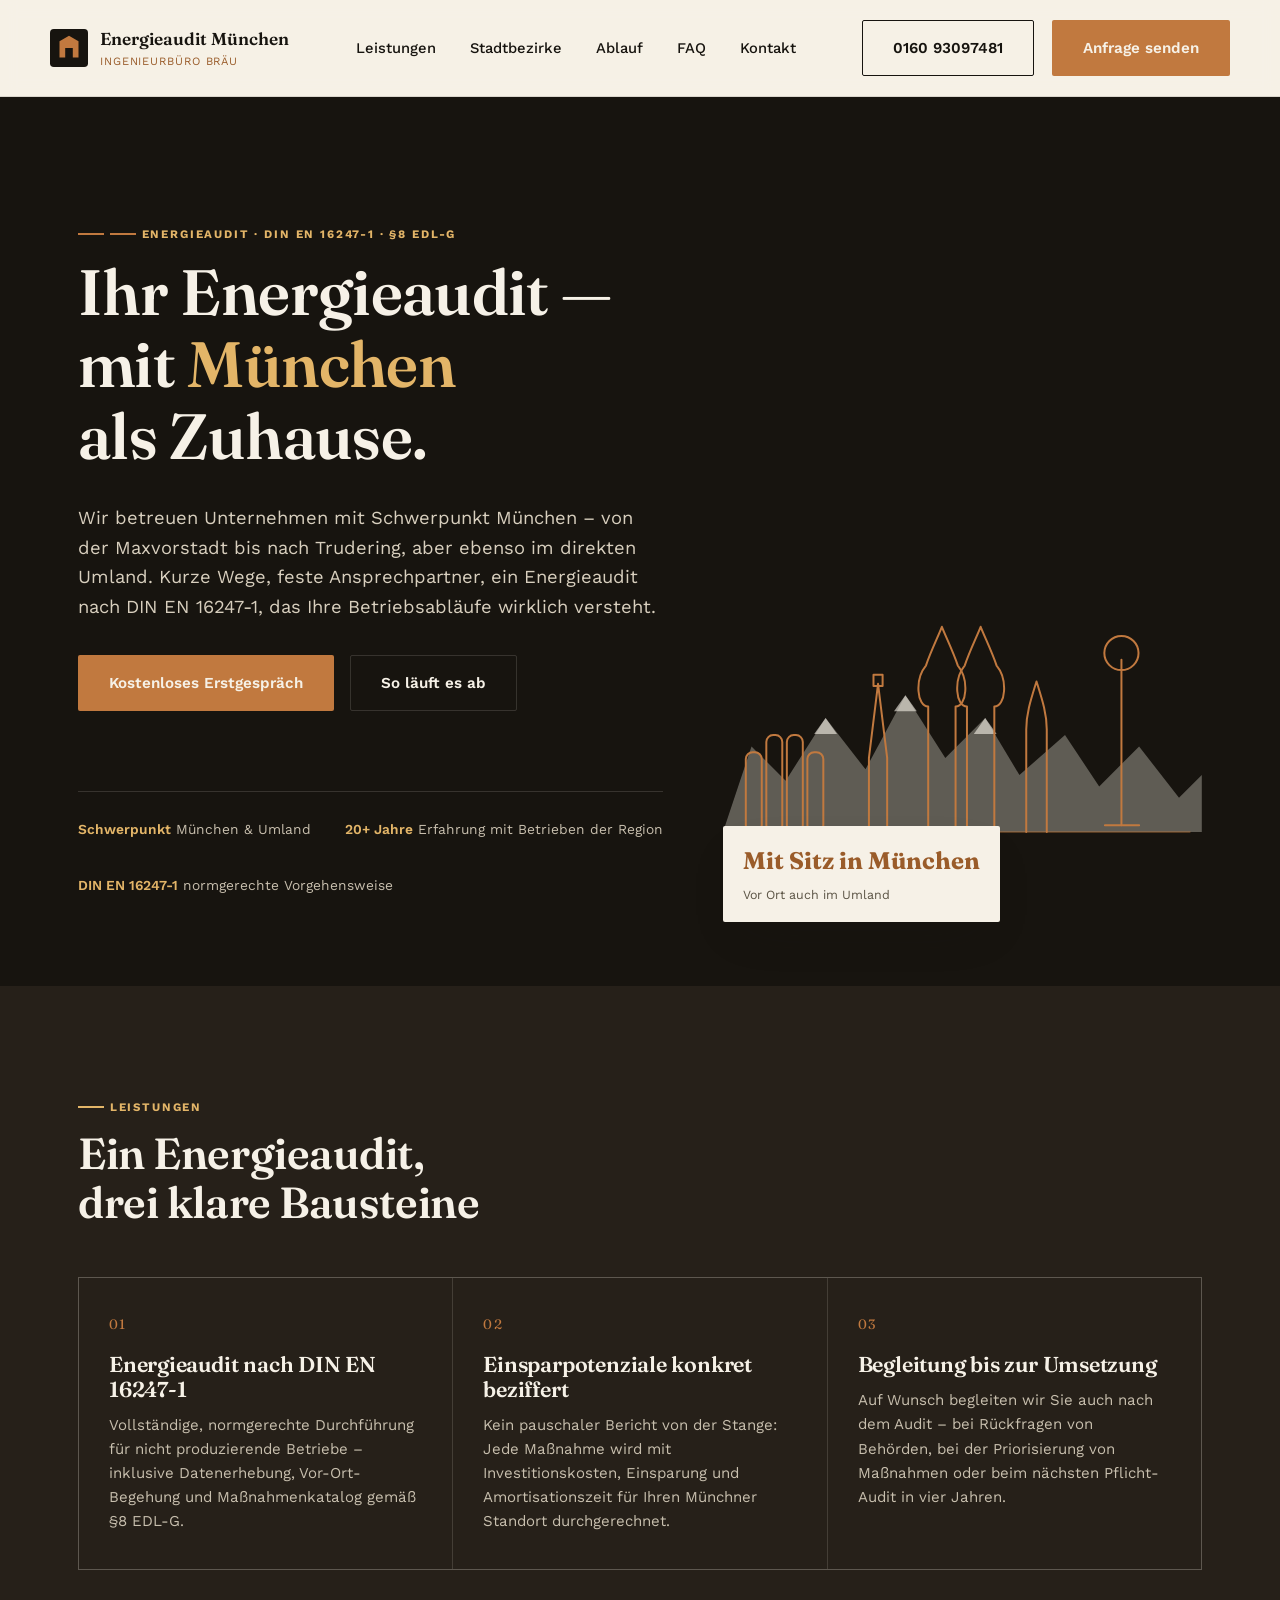
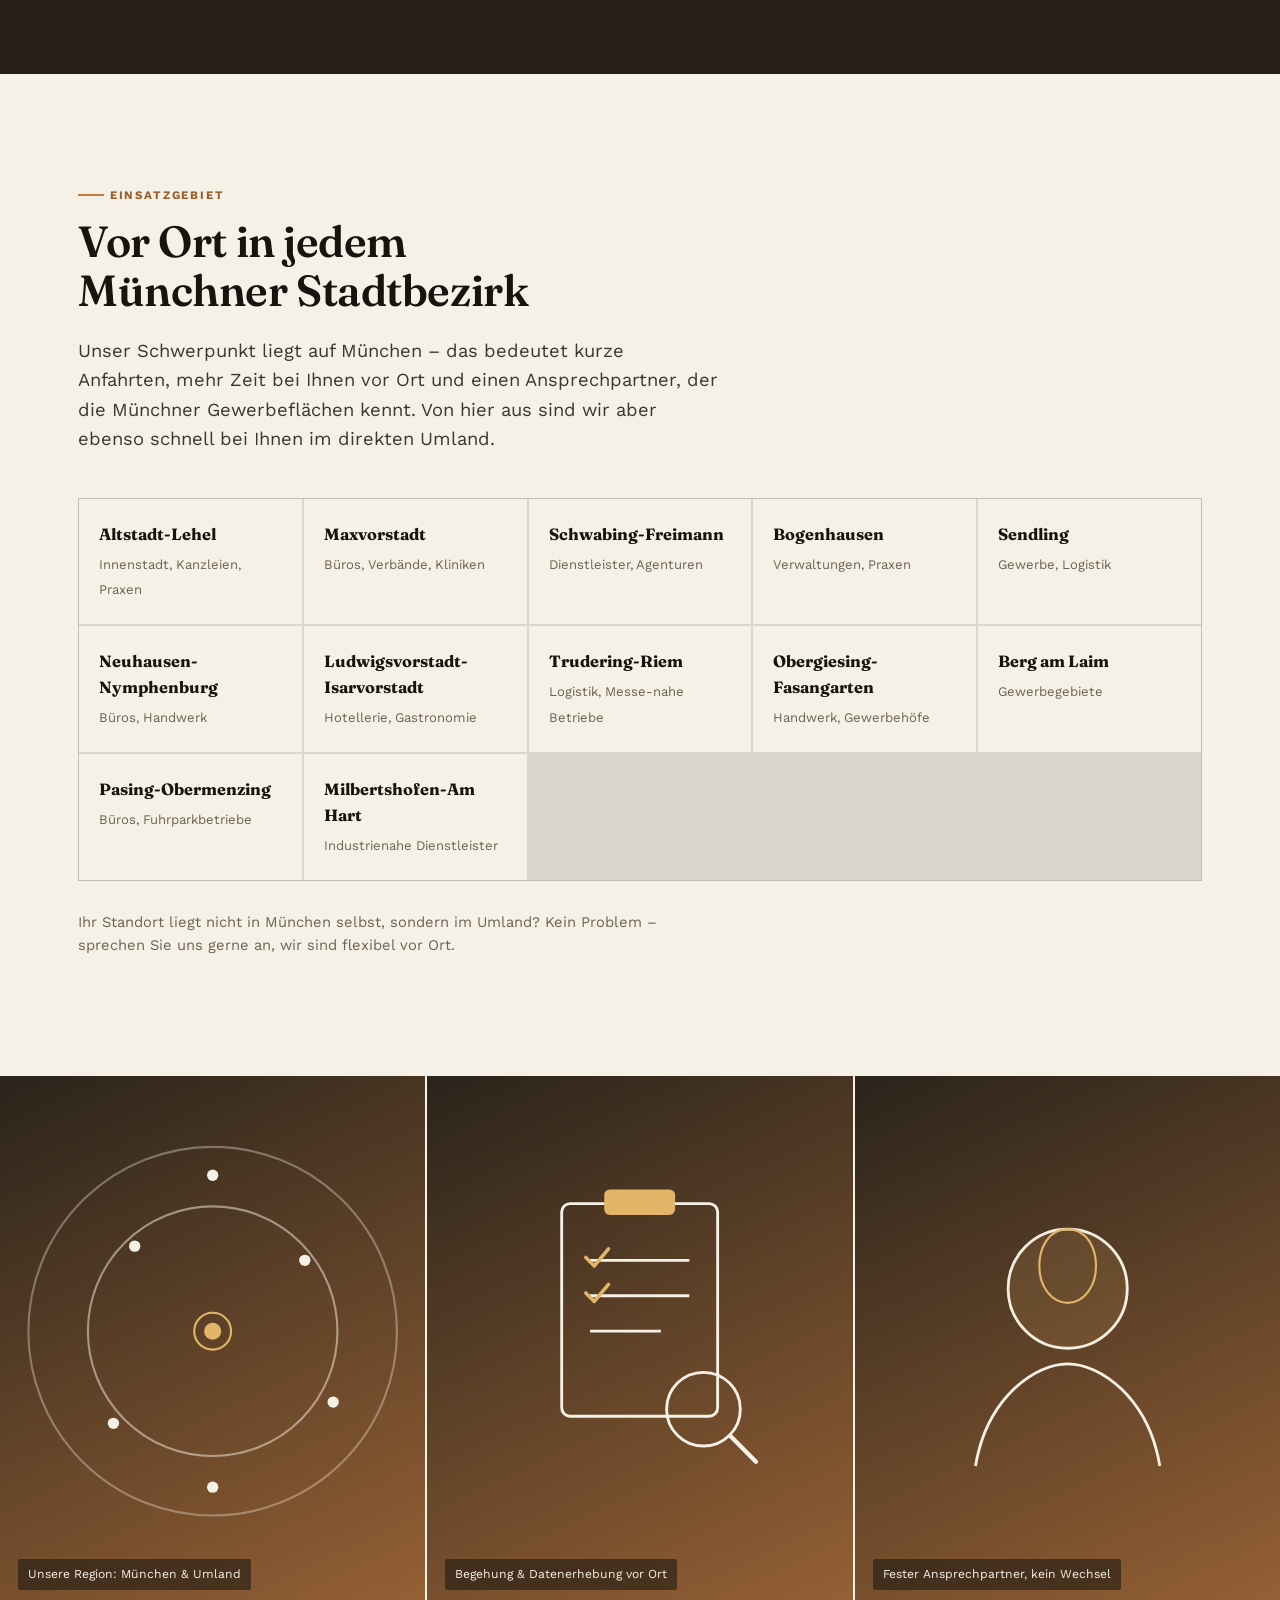
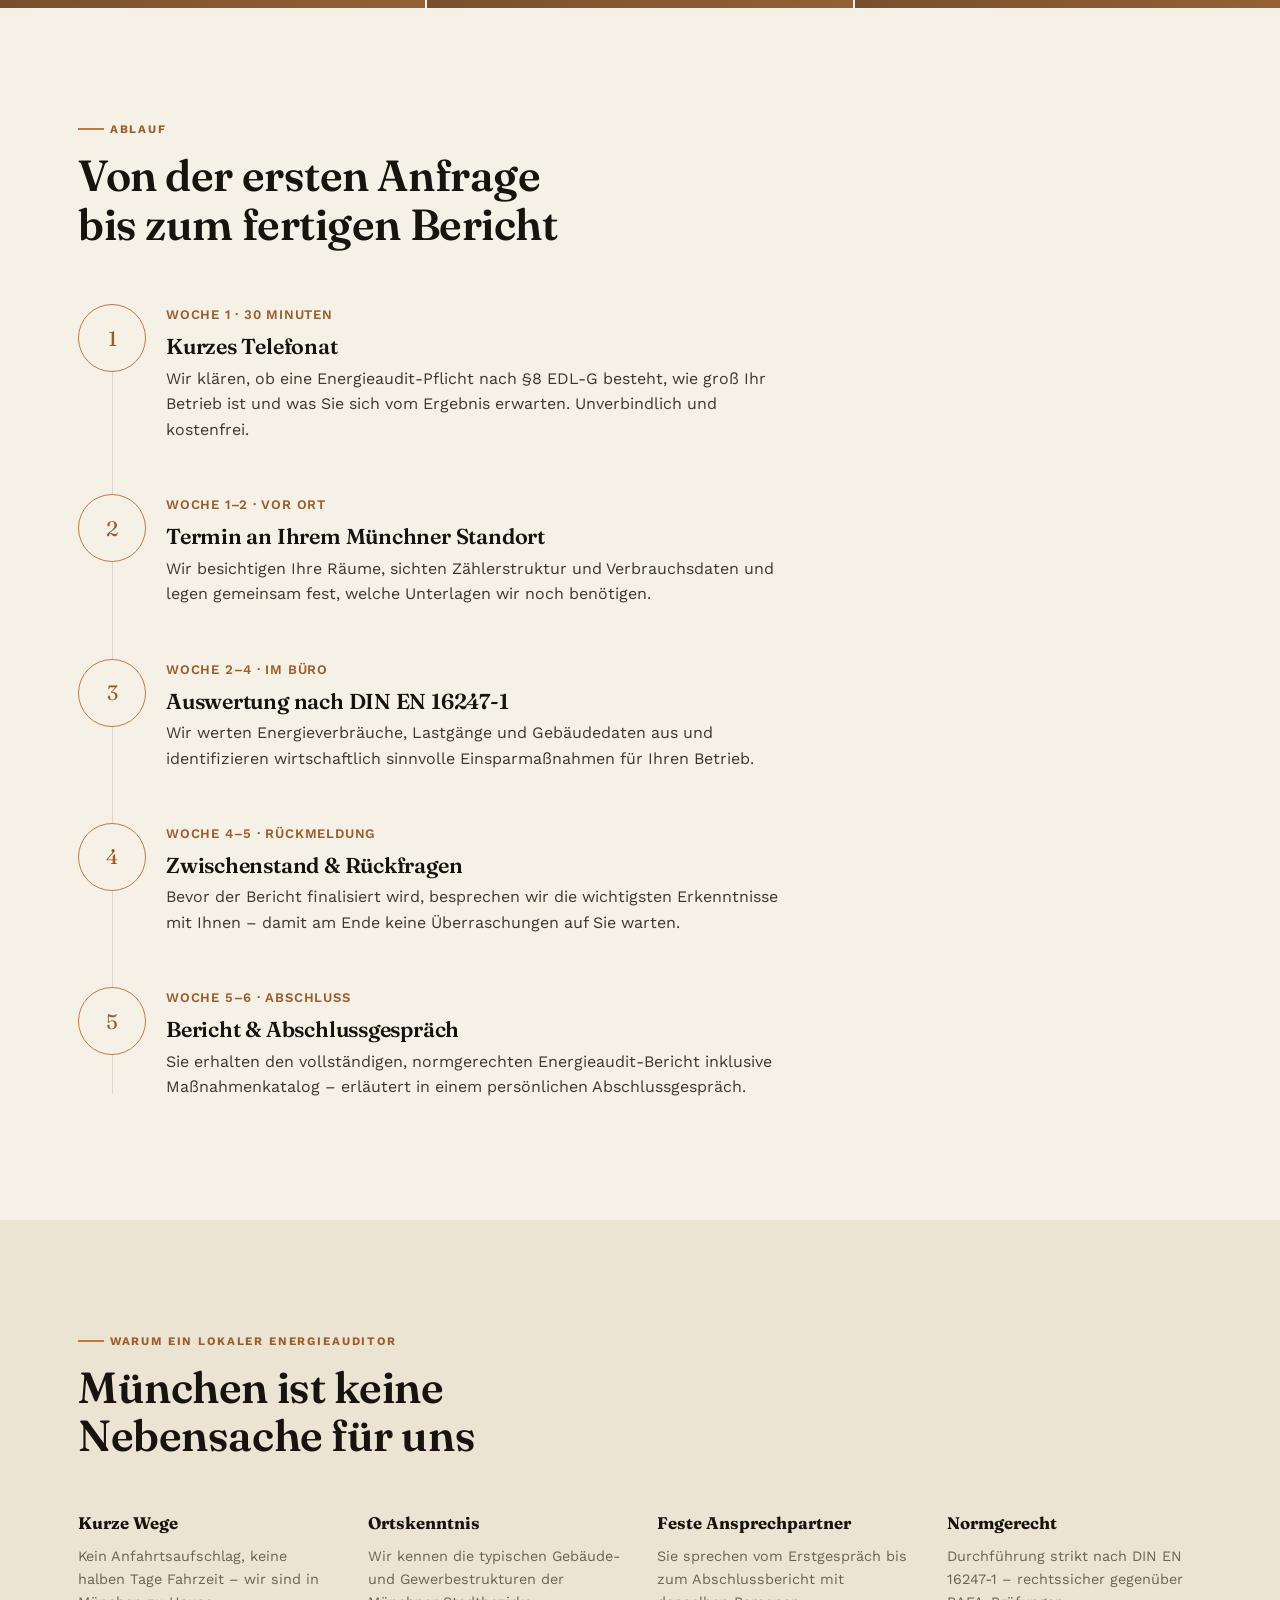
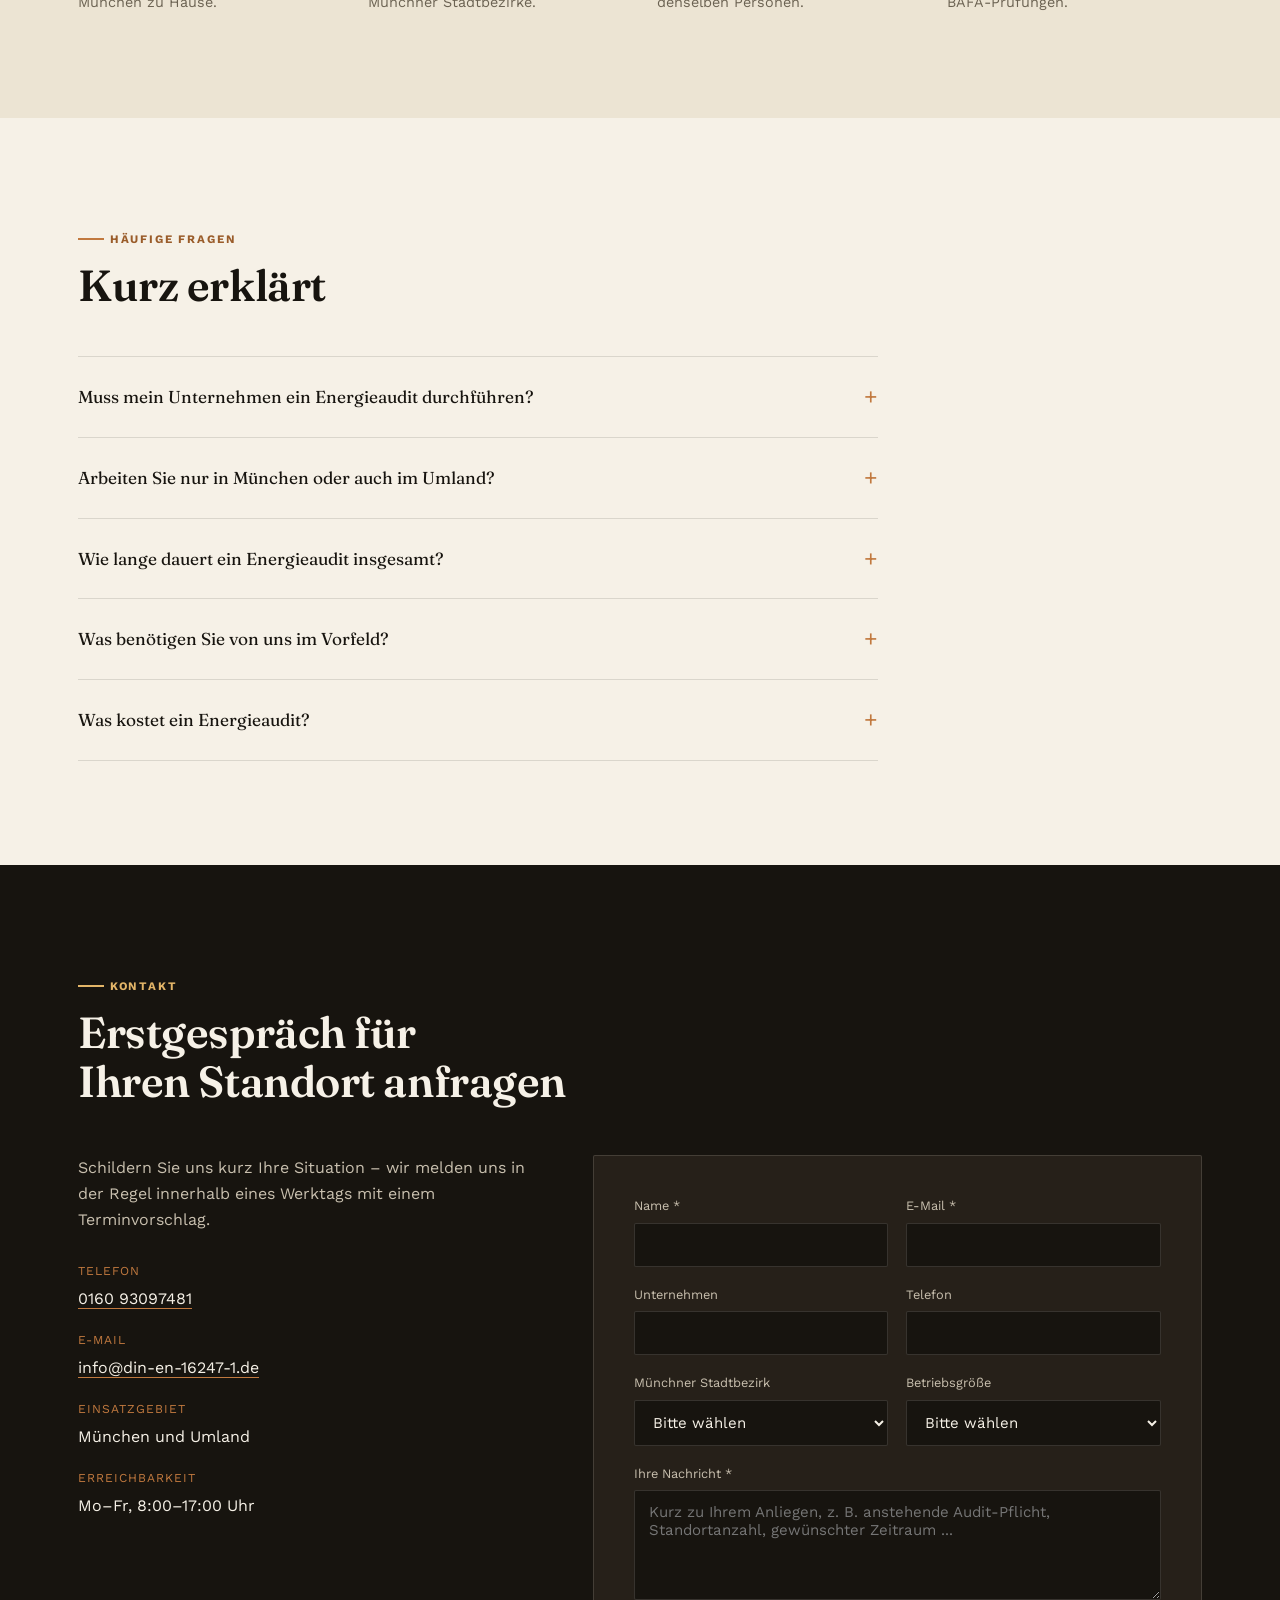
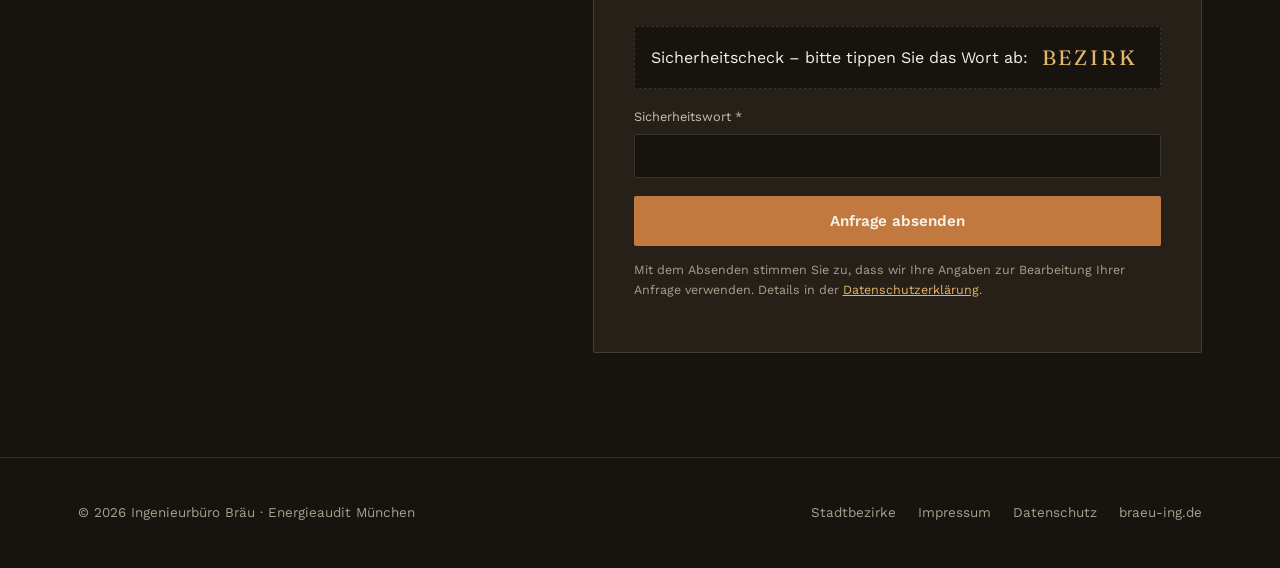
==== index.html @ 2a47b4dc "Initial commit: aktueller Live-Stand von energieaudit-münchen.de Co-Authored-By: Claude Sonnet 5 <no" ====
<!DOCTYPE html>
<html lang="de">
<head>
<meta charset="UTF-8">
<meta name="viewport" content="width=device-width, initial-scale=1.0">
<title>Energieaudit München – DIN EN 16247-1 vor Ort</title>
<meta name="description" content="Energieaudits nach DIN EN 16247-1 und § 8 EDL-G mit Schwerpunkt München und Umland – persönlich vor Ort, mit über 20 Jahren Erfahrung in der Energieberatung.">
<link rel="canonical" href="https://energieaudit-münchen.de/">
<meta property="og:title" content="Energieaudit München – DIN EN 16247-1 direkt vor Ort">
<meta property="og:description" content="Energieaudits für Unternehmen mit Schwerpunkt München und Umland – persönlich, unkompliziert, gesetzeskonform nach DIN EN 16247-1 und §8 EDL-G.">
<meta property="og:type" content="website">
<meta property="og:url" content="https://energieaudit-münchen.de/">
<meta name="robots" content="index, follow">
<link rel="icon" href="data:image/svg+xml,%3Csvg xmlns='http://www.w3.org/2000/svg' viewBox='0 0 32 32'%3E%3Crect width='32' height='32' rx='4' fill='%2317140f'/%3E%3Cpath d='M8 24V10l8-5 8 5v14h-5v-8h-6v8z' fill='%23c1793f'/%3E%3C/svg%3E">
<link rel="stylesheet" href="style.css">
	<meta name="google-site-verification" content="kxPjXK9fueZR7kMKDRlEXsmwc8qKjrzgTQG_gBCjtjI" />
<script type="application/ld+json">
{
  "@context": "https://schema.org",
  "@type": "ProfessionalService",
  "name": "Energieaudit München – Ingenieurbüro Bräu",
  "url": "https://energieaudit-münchen.de/",
  "telephone": "+49-160-93097481",
  "email": "info@din-en-16247-1.de",
  "address": {
    "@type": "PostalAddress",
    "streetAddress": "Leostrasse 7",
    "postalCode": "81375",
    "addressLocality": "München",
    "addressCountry": "DE"
  },
  "areaServed": [
    { "@type": "City", "name": "München" },
    { "@type": "AdministrativeArea", "name": "Landkreis München" },
    { "@type": "AdministrativeArea", "name": "München und Umland" }
  ],
  "description": "Energieaudits nach DIN EN 16247-1 und §8 EDL-G mit Schwerpunkt München und Umland."
}
</script>
<script type="application/ld+json">
{
  "@context": "https://schema.org",
  "@type": "FAQPage",
  "mainEntity": [
    {
      "@type": "Question",
      "name": "Muss mein Unternehmen ein Energieaudit durchführen?",
      "acceptedAnswer": { "@type": "Answer", "text": "Alle Nicht-KMU (mehr als 249 Mitarbeitende oder mehr als 50 Mio. € Jahresumsatz bzw. 43 Mio. € Bilanzsumme) sind nach §8 EDL-G verpflichtet, alle vier Jahre ein Energieaudit nach DIN EN 16247-1 durchzuführen. Wir prüfen das im kostenlosen Erstgespräch für Sie." }
    },
    {
      "@type": "Question",
      "name": "Arbeiten Sie nur in München oder auch im Umland?",
      "acceptedAnswer": { "@type": "Answer", "text": "Unser Schwerpunkt liegt auf München, wir betreuen aber ebenso Unternehmen im direkten Umland. Sprechen Sie uns einfach an, unabhängig davon, wo genau Ihr Standort liegt." }
    },
    {
      "@type": "Question",
      "name": "Wie lange dauert ein Energieaudit insgesamt?",
      "acceptedAnswer": { "@type": "Answer", "text": "Von der ersten Anfrage bis zum fertigen Bericht rechnen wir in der Regel mit vier bis sechs Wochen." }
    },
    {
      "@type": "Question",
      "name": "Was benötigen Sie von uns im Vorfeld?",
      "acceptedAnswer": { "@type": "Answer", "text": "In erster Linie Energieverbrauchsdaten der letzten drei Jahre, eine grobe Übersicht Ihrer Gebäude- und Anlagentechnik sowie einen Ansprechpartner vor Ort." }
    },
    {
      "@type": "Question",
      "name": "Was kostet ein Energieaudit?",
      "acceptedAnswer": { "@type": "Answer", "text": "Das hängt von Betriebsgröße, Standortanzahl und Datenlage ab. Nach dem kostenlosen Erstgespräch erhalten Sie ein festes, transparentes Angebot." }
    }
  ]
}
</script>
</head>
<body>

<header>
  <div class="wrap nav">
    <a href="#top" class="brand">
      <svg class="brand-mark" viewBox="0 0 40 40" fill="none" xmlns="http://www.w3.org/2000/svg">
        <rect width="40" height="40" rx="4" fill="#17140f"/>
        <path d="M10 30V13l10-6 10 6v17h-6v-10h-8v10z" fill="#c1793f"/>
      </svg>
      <span class="brand-text">
        <strong>Energieaudit München</strong>
        <span>Ingenieurbüro Bräu</span>
      </span>
    </a>
    <nav>
      <ul class="nav-links">
        <li><a href="#leistungen">Leistungen</a></li>
        <li><a href="#bezirke">Stadtbezirke</a></li>
        <li><a href="#ablauf">Ablauf</a></li>
        <li><a href="#faq">FAQ</a></li>
        <li><a href="#kontakt">Kontakt</a></li>
      </ul>
    </nav>
    <div class="nav-cta">
      <a href="tel:+4916093097481" class="btn btn-ghost">0160 93097481</a>
      <a href="#kontakt" class="btn btn-copper">Anfrage senden</a>
      <button class="burger" aria-label="Menü öffnen"><span></span><span></span><span></span></button>
    </div>
  </div>
</header>

<main id="top">

  <!-- HERO -->
  <section class="hero">
    <div class="wrap">
      <div>
        <div class="eyebrow" style="color:#e3b568"><span style="width:26px;height:2px;background:#c1793f;display:inline-block"></span> Energieaudit · DIN EN 16247-1 · §8 EDL-G</div>
        <h1>Ihr Energieaudit —<br>mit <em>München</em><br>als Zuhause.</h1>
        <p class="lede">Wir betreuen Unternehmen mit Schwerpunkt München – von der Maxvorstadt bis nach Trudering, aber ebenso im direkten Umland. Kurze Wege, feste Ansprechpartner, ein Energieaudit nach DIN EN 16247-1, das Ihre Betriebsabläufe wirklich versteht.</p>
        <div class="hero-actions">
          <a href="#kontakt" class="btn btn-copper">Kostenloses Erstgespräch</a>
          <a href="#ablauf" class="btn btn-ghost-light">So läuft es ab</a>
        </div>
        <div class="hero-strip">
          <div><b>Schwerpunkt</b> München & Umland</div>
          <div><b>20+ Jahre</b> Erfahrung mit Betrieben der Region</div>
          <div><b>DIN EN 16247-1</b> normgerechte Vorgehensweise</div>
        </div>
      </div>
      <div class="hero-figure">
        <svg class="skyline" viewBox="0 0 420 300" xmlns="http://www.w3.org/2000/svg">
          <!-- Alpen im Hintergrund -->
          <path d="M0,250 L25,175 L55,205 L90,150 L125,195 L160,130 L195,185 L230,150 L260,200 L300,165 L330,210 L365,175 L400,220 L420,200 L420,250 Z" fill="#f6f1e7" fill-opacity=".32"/>
          <path d="M150,144 L160,130 L170,144 Z" fill="#f6f1e7" fill-opacity=".6"/>
          <path d="M80,164 L90,150 L100,164 Z" fill="#f6f1e7" fill-opacity=".6"/>
          <path d="M220,164 L230,150 L240,164 Z" fill="#f6f1e7" fill-opacity=".6"/>

          <g fill="none" stroke="currentColor" stroke-width="1.75" stroke-linejoin="round" stroke-linecap="round">
            <!-- BMW Vierzylinder -->
            <rect x="20" y="180" width="14" height="70" rx="6"/>
            <rect x="38" y="165" width="14" height="85" rx="6"/>
            <rect x="56" y="165" width="14" height="85" rx="6"/>
            <rect x="74" y="180" width="14" height="70" rx="6"/>

            <!-- Neues Rathaus -->
            <path d="M128,250 L128,185 L136,120 L144,185 L144,250"/>
            <rect x="132" y="112" width="8" height="10"/>

            <!-- Frauenkirche -->
            <path d="M180,250 L180,140 C170,140 168,116 178,104 C182,92 188,80 192,70 C196,80 202,92 206,104 C216,116 214,140 204,140 L204,250"/>
            <path d="M214,250 L214,140 C204,140 202,116 212,104 C216,92 222,80 226,70 C230,80 236,92 240,104 C250,116 248,140 238,140 L238,250"/>

            <!-- Alter Peter -->
            <path d="M266,250 L266,160 C266,146 270,134 275,118 C280,134 284,146 284,160 L284,250"/>

            <!-- Olympiaturm -->
            <path d="M335,244 L365,244"/>
            <path d="M349.5,244 L349.5,99"/>
            <circle cx="349.5" cy="93" r="15"/>
          </g>
          <!-- Boden -->
          <line x1="10" y1="250" x2="410" y2="250" stroke="currentColor" stroke-width="1.5" stroke-opacity=".5"/>
        </svg>
        <div class="hero-badge">
          <strong>Mit Sitz in München</strong>
          <span>Vor Ort auch im Umland</span>
        </div>
      </div>
    </div>
  </section>

  <!-- LEISTUNGEN -->
  <section id="leistungen" class="leistungen">
    <div class="wrap">
      <div class="eyebrow">Leistungen</div>
      <h2>Ein Energieaudit,<br>drei klare Bausteine</h2>
      <div class="leist-grid">
        <div class="leist-card">
          <span class="leist-num">01</span>
          <h3>Energieaudit nach DIN EN 16247-1</h3>
          <p>Vollständige, normgerechte Durchführung für nicht produzierende Betriebe – inklusive Datenerhebung, Vor-Ort-Begehung und Maßnahmenkatalog gemäß §8 EDL-G.</p>
        </div>
        <div class="leist-card">
          <span class="leist-num">02</span>
          <h3>Einsparpotenziale konkret beziffert</h3>
          <p>Kein pauschaler Bericht von der Stange: Jede Maßnahme wird mit Investitionskosten, Einsparung und Amortisationszeit für Ihren Münchner Standort durchgerechnet.</p>
        </div>
        <div class="leist-card">
          <span class="leist-num">03</span>
          <h3>Begleitung bis zur Umsetzung</h3>
          <p>Auf Wunsch begleiten wir Sie auch nach dem Audit – bei Rückfragen von Behörden, bei der Priorisierung von Maßnahmen oder beim nächsten Pflicht-Audit in vier Jahren.</p>
        </div>
      </div>
    </div>
  </section>

  <!-- STADTBEZIRKE -->
  <section id="bezirke" class="bezirke">
    <div class="wrap">
      <div class="eyebrow">Einsatzgebiet</div>
      <h2>Vor Ort in jedem<br>Münchner Stadtbezirk</h2>
      <p class="lede">Unser Schwerpunkt liegt auf München – das bedeutet kurze Anfahrten, mehr Zeit bei Ihnen vor Ort und einen Ansprechpartner, der die Münchner Gewerbeflächen kennt. Von hier aus sind wir aber ebenso schnell bei Ihnen im direkten Umland.</p>
      <div class="bezirk-grid">
        <div class="bezirk"><b>Altstadt-Lehel</b><span>Innenstadt, Kanzleien, Praxen</span></div>
        <div class="bezirk"><b>Maxvorstadt</b><span>Büros, Verbände, Kliniken</span></div>
        <div class="bezirk"><b>Schwabing-Freimann</b><span>Dienstleister, Agenturen</span></div>
        <div class="bezirk"><b>Bogenhausen</b><span>Verwaltungen, Praxen</span></div>
        <div class="bezirk"><b>Sendling</b><span>Gewerbe, Logistik</span></div>
        <div class="bezirk"><b>Neuhausen-Nymphenburg</b><span>Büros, Handwerk</span></div>
        <div class="bezirk"><b>Ludwigsvorstadt-Isarvorstadt</b><span>Hotellerie, Gastronomie</span></div>
        <div class="bezirk"><b>Trudering-Riem</b><span>Logistik, Messe-nahe Betriebe</span></div>
        <div class="bezirk"><b>Obergiesing-Fasangarten</b><span>Handwerk, Gewerbehöfe</span></div>
        <div class="bezirk"><b>Berg am Laim</b><span>Gewerbegebiete</span></div>
        <div class="bezirk"><b>Pasing-Obermenzing</b><span>Büros, Fuhrparkbetriebe</span></div>
        <div class="bezirk"><b>Milbertshofen-Am Hart</b><span>Industrienahe Dienstleister</span></div>
      </div>
      <p class="bezirke-note">Ihr Standort liegt nicht in München selbst, sondern im Umland? Kein Problem – sprechen Sie uns gerne an, wir sind flexibel vor Ort.</p>
    </div>
  </section>

  <!-- BILDSTREIFEN (eigens gestaltete Illustrationen) -->
  <section style="padding:0;">
    <div class="bildstreifen">
      <div class="bild-slot">
        <svg viewBox="0 0 300 375" xmlns="http://www.w3.org/2000/svg" preserveAspectRatio="xMidYMid slice">
          <circle cx="150" cy="180" r="130" fill="none" stroke="#f6f1e7" stroke-opacity=".35" stroke-width="1.5"/>
          <circle cx="150" cy="180" r="88" fill="none" stroke="#f6f1e7" stroke-opacity=".5" stroke-width="1.5"/>
          <circle cx="150" cy="180" r="6" fill="#e3b568"/>
          <circle cx="150" cy="180" r="13" fill="none" stroke="#e3b568" stroke-width="1.5"/>
          <circle cx="95" cy="120" r="4" fill="#f6f1e7"/>
          <circle cx="215" cy="130" r="4" fill="#f6f1e7"/>
          <circle cx="235" cy="230" r="4" fill="#f6f1e7"/>
          <circle cx="80" cy="245" r="4" fill="#f6f1e7"/>
          <circle cx="150" cy="70" r="4" fill="#f6f1e7"/>
          <circle cx="150" cy="290" r="4" fill="#f6f1e7"/>
        </svg>
        <span>Unsere Region: München &amp; Umland</span>
      </div>
      <div class="bild-slot">
        <svg viewBox="0 0 300 375" xmlns="http://www.w3.org/2000/svg" preserveAspectRatio="xMidYMid slice">
          <rect x="95" y="90" width="110" height="150" rx="6" fill="none" stroke="#f6f1e7" stroke-width="2"/>
          <rect x="125" y="80" width="50" height="18" rx="4" fill="#e3b568"/>
          <line x1="115" y1="130" x2="185" y2="130" stroke="#f6f1e7" stroke-width="2"/>
          <line x1="115" y1="155" x2="185" y2="155" stroke="#f6f1e7" stroke-width="2"/>
          <line x1="115" y1="180" x2="165" y2="180" stroke="#f6f1e7" stroke-width="2"/>
          <path d="M112 128l6 6 10-12" stroke="#e3b568" stroke-width="2.5" fill="none" stroke-linecap="round" stroke-linejoin="round"/>
          <path d="M112 153l6 6 10-12" stroke="#e3b568" stroke-width="2.5" fill="none" stroke-linecap="round" stroke-linejoin="round"/>
          <circle cx="195" cy="235" r="26" fill="none" stroke="#f6f1e7" stroke-width="2"/>
          <line x1="214" y1="254" x2="232" y2="272" stroke="#f6f1e7" stroke-width="3" stroke-linecap="round"/>
        </svg>
        <span>Begehung &amp; Datenerhebung vor Ort</span>
      </div>
      <div class="bild-slot">
        <svg viewBox="0 0 300 375" xmlns="http://www.w3.org/2000/svg" preserveAspectRatio="xMidYMid slice">
          <circle cx="150" cy="150" r="42" fill="none" stroke="#f6f1e7" stroke-width="2"/>
          <path d="M85 275c8-48 42-72 65-72s57 24 65 72" fill="none" stroke="#f6f1e7" stroke-width="2"/>
          <circle cx="150" cy="150" r="42" fill="#e3b568" fill-opacity=".12"/>
          <path d="M150 108c14 0 20 14 20 26 0 15-9 26-20 26s-20-11-20-26c0-12 6-26 20-26z" fill="none" stroke="#e3b568" stroke-width="1.5"/>
        </svg>
        <span>Fester Ansprechpartner, kein Wechsel</span>
      </div>
    </div>
  </section>

  <!-- ABLAUF -->
  <section id="ablauf" class="ablauf">
    <div class="wrap">
      <div class="eyebrow">Ablauf</div>
      <h2>Von der ersten Anfrage<br>bis zum fertigen Bericht</h2>
      <div class="timeline">
        <div class="tl-step">
          <div class="tl-num">1</div>
          <div class="tl-meta">Woche 1 · 30 Minuten</div>
          <h3>Kurzes Telefonat</h3>
          <p>Wir klären, ob eine Energieaudit-Pflicht nach §8 EDL-G besteht, wie groß Ihr Betrieb ist und was Sie sich vom Ergebnis erwarten. Unverbindlich und kostenfrei.</p>
        </div>
        <div class="tl-step">
          <div class="tl-num">2</div>
          <div class="tl-meta">Woche 1–2 · vor Ort</div>
          <h3>Termin an Ihrem Münchner Standort</h3>
          <p>Wir besichtigen Ihre Räume, sichten Zählerstruktur und Verbrauchsdaten und legen gemeinsam fest, welche Unterlagen wir noch benötigen.</p>
        </div>
        <div class="tl-step">
          <div class="tl-num">3</div>
          <div class="tl-meta">Woche 2–4 · im Büro</div>
          <h3>Auswertung nach DIN EN 16247-1</h3>
          <p>Wir werten Energieverbräuche, Lastgänge und Gebäudedaten aus und identifizieren wirtschaftlich sinnvolle Einsparmaßnahmen für Ihren Betrieb.</p>
        </div>
        <div class="tl-step">
          <div class="tl-num">4</div>
          <div class="tl-meta">Woche 4–5 · Rückmeldung</div>
          <h3>Zwischenstand & Rückfragen</h3>
          <p>Bevor der Bericht finalisiert wird, besprechen wir die wichtigsten Erkenntnisse mit Ihnen – damit am Ende keine Überraschungen auf Sie warten.</p>
        </div>
        <div class="tl-step">
          <div class="tl-num">5</div>
          <div class="tl-meta">Woche 5–6 · Abschluss</div>
          <h3>Bericht & Abschlussgespräch</h3>
          <p>Sie erhalten den vollständigen, normgerechten Energieaudit-Bericht inklusive Maßnahmenkatalog – erläutert in einem persönlichen Abschlussgespräch.</p>
        </div>
      </div>
    </div>
  </section>

  <!-- WARUM WIR -->
  <section class="usps">
    <div class="wrap">
      <div class="eyebrow">Warum ein lokaler Energieauditor</div>
      <h2>München ist keine<br>Nebensache für uns</h2>
      <div class="usp-grid">
        <div class="usp">
          <b>Kurze Wege</b>
          <p>Kein Anfahrtsaufschlag, keine halben Tage Fahrzeit – wir sind in München zu Hause.</p>
        </div>
        <div class="usp">
          <b>Ortskenntnis</b>
          <p>Wir kennen die typischen Gebäude- und Gewerbestrukturen der Münchner Stadtbezirke.</p>
        </div>
        <div class="usp">
          <b>Feste Ansprechpartner</b>
          <p>Sie sprechen vom Erstgespräch bis zum Abschlussbericht mit denselben Personen.</p>
        </div>
        <div class="usp">
          <b>Normgerecht</b>
          <p>Durchführung strikt nach DIN EN 16247-1 – rechtssicher gegenüber BAFA-Prüfungen.</p>
        </div>
      </div>
    </div>
  </section>

  <!-- FAQ -->
  <section id="faq" class="faq">
    <div class="wrap">
      <div class="eyebrow">Häufige Fragen</div>
      <h2>Kurz erklärt</h2>
      <div class="faq-list">
        <details class="faq-item">
          <summary>Muss mein Unternehmen ein Energieaudit durchführen?</summary>
          <p>Alle Nicht-KMU (mehr als 249 Mitarbeitende oder mehr als 50 Mio. € Jahresumsatz bzw. 43 Mio. € Bilanzsumme) sind nach §8 EDL-G verpflichtet, alle vier Jahre ein Energieaudit nach DIN EN 16247-1 durchzuführen. Wir prüfen das im kostenlosen Erstgespräch für Sie.</p>
        </details>
        <details class="faq-item">
          <summary>Arbeiten Sie nur in München oder auch im Umland?</summary>
          <p>Unser Schwerpunkt liegt auf München, wir betreuen aber ebenso gerne Unternehmen im direkten Umland. Sprechen Sie uns einfach an, unabhängig davon, wo genau Ihr Standort liegt.</p>
        </details>
        <details class="faq-item">
          <summary>Wie lange dauert ein Energieaudit insgesamt?</summary>
          <p>Von der ersten Anfrage bis zum fertigen Bericht rechnen wir in der Regel mit vier bis sechs Wochen – abhängig davon, wie schnell Verbrauchsdaten und Unterlagen verfügbar sind.</p>
        </details>
        <details class="faq-item">
          <summary>Was benötigen Sie von uns im Vorfeld?</summary>
          <p>In erster Linie Energieverbrauchsdaten der letzten drei Jahre (Strom, Wärme, ggf. Kraftstoffe), eine grobe Übersicht Ihrer Gebäude- und Anlagentechnik sowie einen Ansprechpartner vor Ort für den Begehungstermin.</p>
        </details>
        <details class="faq-item">
          <summary>Was kostet ein Energieaudit?</summary>
          <p>Das hängt von Betriebsgröße, Standortanzahl und Datenlage ab. Nach dem kostenlosen Erstgespräch erhalten Sie ein festes, transparentes Angebot ohne versteckte Zusatzkosten.</p>
        </details>
      </div>
    </div>
  </section>

  <!-- KONTAKT -->
  <section id="kontakt" class="kontakt">
    <div class="wrap">
      <div class="eyebrow">Kontakt</div>
      <h2>Erstgespräch für<br>Ihren Standort anfragen</h2>
      <div class="kontakt-grid">
        <div class="kontakt-info">
          <p>Schildern Sie uns kurz Ihre Situation – wir melden uns in der Regel innerhalb eines Werktags mit einem Terminvorschlag.</p>
          <dl>
            <dt>Telefon</dt>
            <dd><a href="tel:+4916093097481">0160 93097481</a></dd>
            <dt>E-Mail</dt>
            <dd><a href="mailto:info@din-en-16247-1.de">info@din-en-16247-1.de</a></dd>
            <dt>Einsatzgebiet</dt>
            <dd>München und Umland</dd>
            <dt>Erreichbarkeit</dt>
            <dd>Mo–Fr, 8:00–17:00 Uhr</dd>
          </dl>
        </div>

        <div>
          <div id="form-banner" class="banner" style="display:none;"></div>
          <form class="kontakt-form" action="send-message.php" method="post" novalidate>
            <div class="form-row">
              <div class="form-group">
                <label for="name">Name *</label>
                <input type="text" id="name" name="name" required>
              </div>
              <div class="form-group">
                <label for="email">E-Mail *</label>
                <input type="email" id="email" name="email" required>
              </div>
            </div>
            <div class="form-row">
              <div class="form-group">
                <label for="firma">Unternehmen</label>
                <input type="text" id="firma" name="firma">
              </div>
              <div class="form-group">
                <label for="telefon">Telefon</label>
                <input type="tel" id="telefon" name="telefon">
              </div>
            </div>
            <div class="form-row">
              <div class="form-group">
                <label for="bezirk">Münchner Stadtbezirk</label>
                <select id="bezirk" name="bezirk">
                  <option value="">Bitte wählen</option>
                  <option>Altstadt-Lehel</option>
                  <option>Ludwigsvorstadt-Isarvorstadt</option>
                  <option>Maxvorstadt</option>
                  <option>Schwabing-Freimann</option>
                  <option>Bogenhausen</option>
                  <option>Berg am Laim</option>
                  <option>Trudering-Riem</option>
                  <option>Obergiesing-Fasangarten</option>
                  <option>Untergiesing-Harlaching</option>
                  <option>Thalkirchen-Obersendling-Forstenried-Fürstenried-Solln</option>
                  <option>Hadern</option>
                  <option>Pasing-Obermenzing</option>
                  <option>Aubing-Lochhausen-Langwied</option>
                  <option>Allach-Untermenzing</option>
                  <option>Feldmoching-Hasenbergl</option>
                  <option>Milbertshofen-Am Hart</option>
                  <option>Sendling</option>
                  <option>Sendling-Westpark</option>
                  <option>Neuhausen-Nymphenburg</option>
                  <option>Moosach</option>
                  <option>Ramersdorf-Perlach</option>
                  <option>Umland / außerhalb München</option>
                </select>
              </div>
              <div class="form-group">
                <label for="mitarbeiter">Betriebsgröße</label>
                <select id="mitarbeiter" name="mitarbeiter">
                  <option value="">Bitte wählen</option>
                  <option>unter 50 Mitarbeitende</option>
                  <option>50–249 Mitarbeitende</option>
                  <option>250–999 Mitarbeitende</option>
                  <option>1.000+ Mitarbeitende</option>
                  <option>weiß ich nicht genau</option>
                </select>
              </div>
            </div>
            <div class="form-group">
              <label for="nachricht">Ihre Nachricht *</label>
              <textarea id="nachricht" name="nachricht" required placeholder="Kurz zu Ihrem Anliegen, z. B. anstehende Audit-Pflicht, Standortanzahl, gewünschter Zeitraum ..."></textarea>
            </div>

            <div class="captcha-box">
              <span>Sicherheitscheck – bitte tippen Sie das Wort ab:</span>
              <span class="captcha-word" id="captcha-word">…</span>
            </div>
            <input type="hidden" id="captcha-answer" name="captcha_answer" value="">
            <div class="form-group">
              <label for="captcha">Sicherheitswort *</label>
              <input type="text" id="captcha" name="captcha" required autocomplete="off">
            </div>

            <!-- Honeypot -->
            <div class="hp-field">
              <label for="website">Bitte freilassen</label>
              <input type="text" id="website" name="website" tabindex="-1" autocomplete="off">
            </div>

            <button type="submit" class="btn btn-copper" style="width:100%;">Anfrage absenden</button>
            <p class="form-note">Mit dem Absenden stimmen Sie zu, dass wir Ihre Angaben zur Bearbeitung Ihrer Anfrage verwenden. Details in der <a href="datenschutz.html" style="color:#e3b568;">Datenschutzerklärung</a>.</p>
          </form>
        </div>
      </div>
    </div>
  </section>

</main>

<footer>
  <div class="wrap footer-row">
    <div>© <span id="year"></span> Ingenieurbüro Bräu · Energieaudit München</div>
    <div class="footer-links">
      <a href="#bezirke">Stadtbezirke</a>
      <a href="impressum.html">Impressum</a>
      <a href="datenschutz.html">Datenschutz</a>
      <a href="https://braeu-ing.de">braeu-ing.de</a>
    </div>
  </div>
</footer>

<script>document.getElementById('year').textContent = new Date().getFullYear();</script>
<script src="script.js"></script>
</body>
</html>
---- style.css ----
/* ==========================================================================
   energieaudit-münchen.de — eigenständiges Design
   bewusst anders als braeu-ing.de: dunkel/Kupfer statt hell/Grün,
   Serif-Headlines statt reinem Sans, ein scrollendes One-Pager-Layout
   statt Mehrseiten-Struktur.
   ========================================================================== */

@import url('https://fonts.googleapis.com/css2?family=Fraunces:opsz,wght@9..144,400;9..144,500;9..144,600;9..144,700&family=Work+Sans:wght@400;500;600;700&display=swap');

:root{
  --ink:        #17140f;   /* fast schwarzes Anthrazit-Braun */
  --ink-soft:   #262019;
  --paper:      #f6f1e7;   /* warmes Creme statt reinem Weiß */
  --paper-dim:  #ece4d3;
  --copper:     #c1793f;   /* Kupfer – Anspielung auf Münchner Kirchtürme */
  --copper-deep:#9a5c2a;
  --gold:       #e3b568;
  --line:       rgba(23,20,15,0.12);
  --line-dark:  rgba(246,241,231,0.14);
  --shadow:     0 20px 50px -25px rgba(23,20,15,0.45);
  --radius:     2px;   /* fast eckig — bewusst kantiger als braeu-ing */
  --serif: 'Fraunces', Georgia, 'Times New Roman', serif;
  --sans:  'Work Sans', 'Segoe UI', Arial, sans-serif;
}

*,*::before,*::after{ box-sizing:border-box; }
html{ scroll-behavior:smooth; }
body{
  margin:0;
  font-family:var(--sans);
  background:var(--paper);
  color:var(--ink);
  line-height:1.6;
  -webkit-font-smoothing:antialiased;
}
img{ max-width:100%; display:block; }
a{ color:inherit; }
.wrap{ max-width:1180px; margin:0 auto; padding:0 28px; }
section{ padding:104px 0; }
h1,h2,h3,h4{ font-family:var(--serif); font-weight:600; line-height:1.12; margin:0 0 .5em; letter-spacing:-.01em; }
h2{ font-size:clamp(2rem, 3.4vw, 2.9rem); }
h3{ font-size:1.35rem; }
p{ margin:0 0 1em; }
.lede{ font-size:1.15rem; color:#3c362c; max-width:640px; }

.eyebrow{
  display:inline-flex; align-items:center; gap:.5em;
  font-family:var(--sans); font-weight:700; font-size:.72rem;
  letter-spacing:.16em; text-transform:uppercase;
  color:var(--copper-deep);
  margin-bottom:1.1em;
}
.eyebrow::before{ content:""; width:26px; height:2px; background:var(--copper); display:inline-block; }

/* ---------- Buttons ---------- */
.btn{
  display:inline-flex; align-items:center; justify-content:center; gap:.6em;
  padding:15px 30px; font-family:var(--sans); font-weight:600; font-size:.95rem;
  border-radius:var(--radius); border:1px solid transparent; cursor:pointer;
  text-decoration:none; transition:transform .15s ease, background .2s ease, color .2s ease;
}
.btn-copper{ background:var(--copper); color:var(--paper); }
.btn-copper:hover{ background:var(--copper-deep); transform:translateY(-1px); }
.btn-ghost{ border-color:var(--ink); color:var(--ink); background:transparent; }
.btn-ghost:hover{ background:var(--ink); color:var(--paper); }
.btn-ghost-light{ border-color:var(--line-dark); color:var(--paper); background:transparent; }
.btn-ghost-light:hover{ background:var(--paper); color:var(--ink); }

/* ---------- Header ---------- */
header{
  position:sticky; top:0; z-index:50;
  background:rgba(246,241,231,.92); backdrop-filter:blur(8px);
  border-bottom:1px solid var(--line);
}
.nav{ display:flex; align-items:center; justify-content:space-between; padding:20px 0; }
.brand{ display:flex; align-items:center; gap:12px; text-decoration:none; color:var(--ink); }
.brand-mark{ width:38px; height:38px; flex:0 0 auto; }
.brand-text strong{ display:block; font-family:var(--serif); font-size:1.08rem; font-weight:600; }
.brand-text span{ display:block; font-size:.7rem; letter-spacing:.08em; color:var(--copper-deep); text-transform:uppercase; }
.nav-links{ display:flex; align-items:center; gap:34px; list-style:none; margin:0; padding:0; }
.nav-links a{ text-decoration:none; font-size:.92rem; font-weight:500; color:var(--ink); position:relative; }
.nav-links a::after{ content:""; position:absolute; left:0; right:0; bottom:-6px; height:2px; background:var(--copper); transform:scaleX(0); transition:transform .2s ease; }
.nav-links a:hover::after{ transform:scaleX(1); }
.nav-cta{ display:flex; align-items:center; gap:18px; }
.burger{ display:none; background:none; border:0; cursor:pointer; padding:6px; }
.burger span{ display:block; width:24px; height:2px; background:var(--ink); margin:5px 0; }

/* ---------- Hero ---------- */
.hero{
  position:relative; overflow:hidden;
  background:var(--ink); color:var(--paper);
  padding:120px 0 90px;
}
.hero .wrap{ position:relative; z-index:2; display:grid; grid-template-columns:1.1fr .9fr; gap:60px; align-items:end; }
.hero h1{ font-size:clamp(2.6rem, 5vw, 4rem); color:var(--paper); }
.hero h1 em{ font-style:normal; color:var(--gold); }
.hero .lede{ color:#d8cfbe; }
.hero-actions{ display:flex; gap:16px; margin-top:34px; flex-wrap:wrap; }
.hero-figure{ position:relative; }
.skyline{ width:100%; height:auto; color:var(--copper); }
.hero-badge{
  position:absolute; left:0; bottom:-26px;
  background:var(--paper); color:var(--ink);
  padding:16px 20px; border-radius:var(--radius);
  box-shadow:var(--shadow);
  font-family:var(--sans);
}
.hero-badge strong{ display:block; font-family:var(--serif); font-size:1.5rem; color:var(--copper-deep); }
.hero-badge span{ font-size:.78rem; color:#5a5344; }
.hero-strip{ border-top:1px solid var(--line-dark); margin-top:80px; padding-top:26px; display:flex; flex-wrap:wrap; gap:34px; color:#c8bfae; font-size:.86rem; }
.hero-strip b{ color:var(--gold); font-weight:600; }

/* ---------- Bezirke (München-Fokus) ---------- */
.bezirke{ background:var(--paper); }
.bezirk-grid{ display:grid; grid-template-columns:repeat(auto-fill, minmax(190px,1fr)); gap:2px; background:var(--line); border:1px solid var(--line); margin-top:44px; }
.bezirk{ background:var(--paper); padding:22px 20px; }
.bezirk b{ display:block; font-family:var(--serif); font-size:1.02rem; margin-bottom:4px; }
.bezirk span{ font-size:.82rem; color:#6b6252; }
.bezirke-note{ margin-top:30px; font-size:.92rem; color:#6b6252; max-width:640px; }

/* ---------- Leistungen ---------- */
.leistungen{ background:var(--ink-soft); color:var(--paper); }
.leistungen .eyebrow{ color:var(--gold); }
.leistungen .eyebrow::before{ background:var(--gold); }
.leist-grid{ display:grid; grid-template-columns:repeat(3,1fr); gap:1px; background:var(--line-dark); margin-top:50px; border:1px solid var(--line-dark); }
.leist-card{ background:var(--ink-soft); padding:36px 30px; }
.leist-num{ font-family:var(--serif); font-size:.85rem; color:var(--copper); letter-spacing:.1em; margin-bottom:18px; display:block; }
.leist-card h3{ color:var(--paper); }
.leist-card p{ color:#c8bfae; font-size:.94rem; margin:0; }

/* ---------- Ablauf (Prozess-Timeline) ---------- */
.ablauf{ background:var(--paper); }
.timeline{ margin-top:56px; position:relative; }
.timeline::before{ content:""; position:absolute; left:34px; top:6px; bottom:6px; width:1px; background:var(--line); }
.tl-step{ position:relative; padding-left:88px; margin-bottom:52px; }
.tl-step:last-child{ margin-bottom:0; }
.tl-num{
  position:absolute; left:0; top:0; width:68px; height:68px;
  border-radius:50%; border:1px solid var(--copper);
  display:flex; align-items:center; justify-content:center;
  font-family:var(--serif); font-size:1.3rem; color:var(--copper-deep); background:var(--paper);
}
.tl-step h3{ margin-bottom:6px; }
.tl-meta{ font-size:.82rem; color:var(--copper-deep); font-weight:600; margin-bottom:10px; text-transform:uppercase; letter-spacing:.06em; }
.tl-step p{ max-width:620px; color:#3c362c; }

/* ---------- Bildstreifen (Platzhalter für eigene Fotos) ---------- */
.bildstreifen{ display:grid; grid-template-columns:repeat(3,1fr); gap:2px; }
.bild-slot{
  aspect-ratio:4/5; position:relative; overflow:hidden;
  background:linear-gradient(155deg,#2a241b,#c1793f 140%);
  display:flex; align-items:flex-end; padding:18px;
}
.bild-slot img, .bild-slot svg{ position:absolute; inset:0; width:100%; height:100%; object-fit:cover; }
.bild-slot span{ position:relative; color:#f6f1e7; font-size:.76rem; background:rgba(23,20,15,.55); padding:6px 10px; border-radius:2px; }

/* ---------- Warum München / USPs ---------- */
.usps{ background:var(--paper-dim); }
.usp-grid{ display:grid; grid-template-columns:repeat(4,1fr); gap:34px; margin-top:50px; }
.usp b{ display:block; font-family:var(--serif); font-size:1.05rem; margin-bottom:8px; }
.usp p{ font-size:.9rem; color:#6b6252; margin:0; }

/* ---------- FAQ ---------- */
.faq{ background:var(--paper); }
.faq-list{ margin-top:46px; border-top:1px solid var(--line); max-width:800px; }
.faq-item{ border-bottom:1px solid var(--line); padding:22px 0; }
.faq-item summary{ cursor:pointer; font-family:var(--serif); font-size:1.08rem; list-style:none; display:flex; justify-content:space-between; gap:20px; align-items:center; }
.faq-item summary::-webkit-details-marker{ display:none; }
.faq-item summary::after{ content:"+"; font-family:var(--sans); font-size:1.4rem; color:var(--copper); flex:0 0 auto; }
.faq-item[open] summary::after{ content:"–"; }
.faq-item p{ margin:14px 0 0; color:#3c362c; max-width:620px; }

/* ---------- Kontakt ---------- */
.kontakt{ background:var(--ink); color:var(--paper); }
.kontakt .eyebrow{ color:var(--gold); }
.kontakt .eyebrow::before{ background:var(--gold); }
.kontakt h2{ color:var(--paper); }
.kontakt-grid{ display:grid; grid-template-columns:.85fr 1.15fr; gap:64px; margin-top:50px; }
.kontakt-info p{ color:#c8bfae; }
.kontakt-info dl{ margin-top:30px; }
.kontakt-info dt{ font-size:.76rem; text-transform:uppercase; letter-spacing:.08em; color:var(--copper); margin-top:20px; }
.kontakt-info dd{ margin:4px 0 0; font-size:1rem; }
.kontakt-info a{ text-decoration:none; color:var(--paper); border-bottom:1px solid var(--copper); }

form.kontakt-form{ background:var(--ink-soft); padding:40px; border-radius:var(--radius); border:1px solid var(--line-dark); }
.form-row{ display:grid; grid-template-columns:1fr 1fr; gap:18px; }
.form-group{ margin-bottom:18px; }
.form-group label{ display:block; font-size:.8rem; margin-bottom:6px; color:#c8bfae; }
.form-group input, .form-group select, .form-group textarea{
  width:100%; padding:12px 14px; background:var(--ink);
  border:1px solid var(--line-dark); color:var(--paper);
  border-radius:var(--radius); font-family:var(--sans); font-size:.94rem;
}
.form-group textarea{ resize:vertical; min-height:110px; }
.form-group input:focus, .form-group select:focus, .form-group textarea:focus{ outline:none; border-color:var(--copper); }
.captcha-box{ display:flex; align-items:center; gap:14px; background:var(--ink); border:1px dashed var(--line-dark); padding:14px 16px; border-radius:var(--radius); margin-bottom:18px; }
.captcha-word{ font-family:var(--serif); font-size:1.3rem; letter-spacing:.14em; color:var(--gold); user-select:none; }
.hp-field{ position:absolute; left:-9999px; top:-9999px; }
.form-note{ font-size:.78rem; color:#a89f8d; margin-top:14px; }
.banner{ padding:14px 18px; border-radius:var(--radius); margin-bottom:20px; font-size:.9rem; }
.banner-ok{ background:#2c4429; color:#dff0d8; border:1px solid #4c7a3f; }
.banner-err{ background:#4a2323; color:#f0d8d8; border:1px solid #7a3f3f; }

/* ---------- Footer ---------- */
footer{ background:var(--ink); color:#a89f8d; padding:44px 0; border-top:1px solid var(--line-dark); }
.footer-row{ display:flex; justify-content:space-between; align-items:center; flex-wrap:wrap; gap:16px; font-size:.84rem; }
.footer-row a{ text-decoration:none; color:#a89f8d; }
.footer-row a:hover{ color:var(--gold); }
.footer-links{ display:flex; gap:22px; flex-wrap:wrap; }

/* ---------- Legal pages ---------- */
.legal{ padding:140px 0 100px; max-width:820px; margin:0 auto; }
.legal h1{ font-size:2.2rem; }
.legal h2{ font-size:1.3rem; margin-top:2em; }
.legal p, .legal li{ color:#3c362c; }
.legal a{ color:var(--copper-deep); }

/* ---------- Responsive ---------- */
@media (max-width: 980px){
  .hero .wrap{ grid-template-columns:1fr; }
  .hero-figure{ order:-1; max-width:340px; }
  .leist-grid{ grid-template-columns:1fr; }
  .usp-grid{ grid-template-columns:repeat(2,1fr); }
  .kontakt-grid{ grid-template-columns:1fr; }
  .bildstreifen{ grid-template-columns:1fr 1fr; }
}
@media (max-width: 720px){
  section{ padding:70px 0; }
  .nav-links{ display:none; }
  .burger{ display:block; }
  .nav-cta .btn-ghost{ display:none; }
  .usp-grid{ grid-template-columns:1fr; }
  .form-row{ grid-template-columns:1fr; }
  .bildstreifen{ grid-template-columns:1fr; }
  .hero{ padding:90px 0 60px; }
  form.kontakt-form{ padding:26px; }
}

/* mobile nav open state */
body.nav-open .nav-links{
  display:flex; position:fixed; inset:0; top:78px; background:var(--paper);
  flex-direction:column; padding:34px 28px; gap:26px; z-index:49; align-items:flex-start;
}
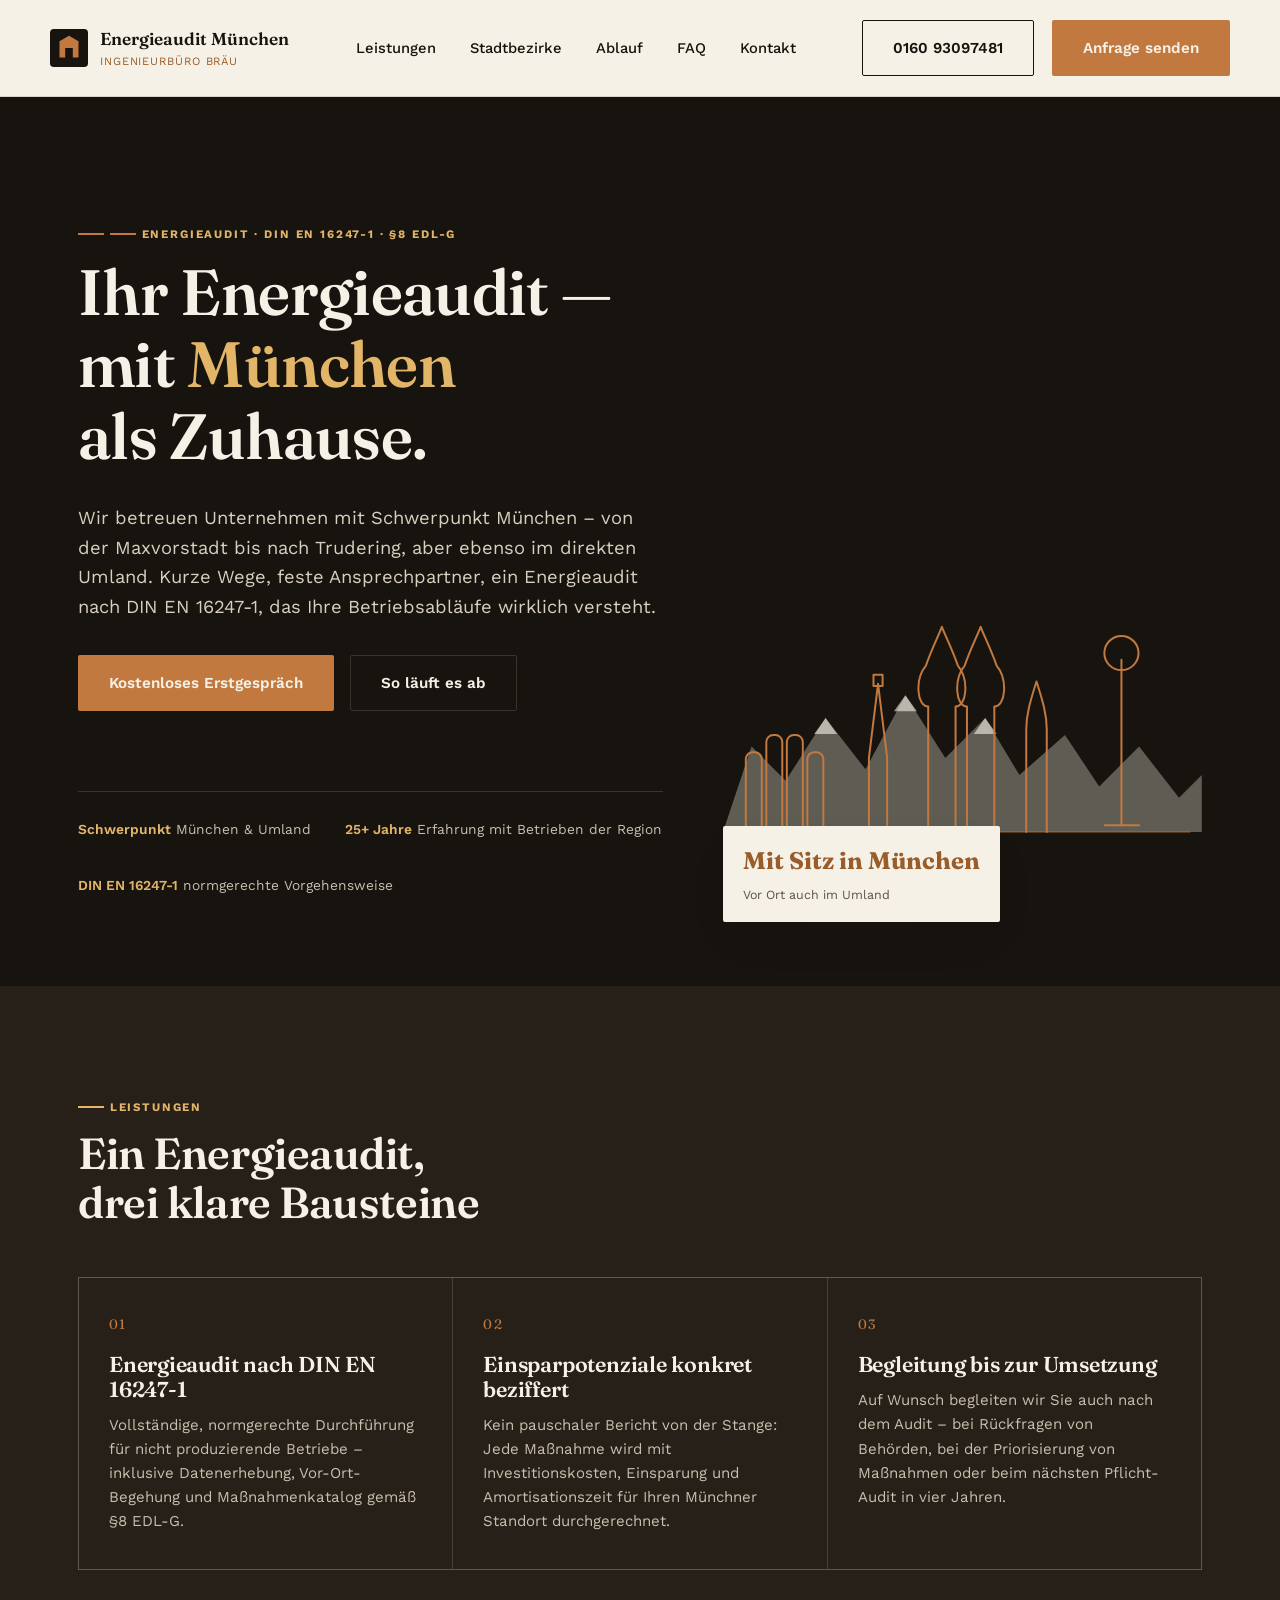
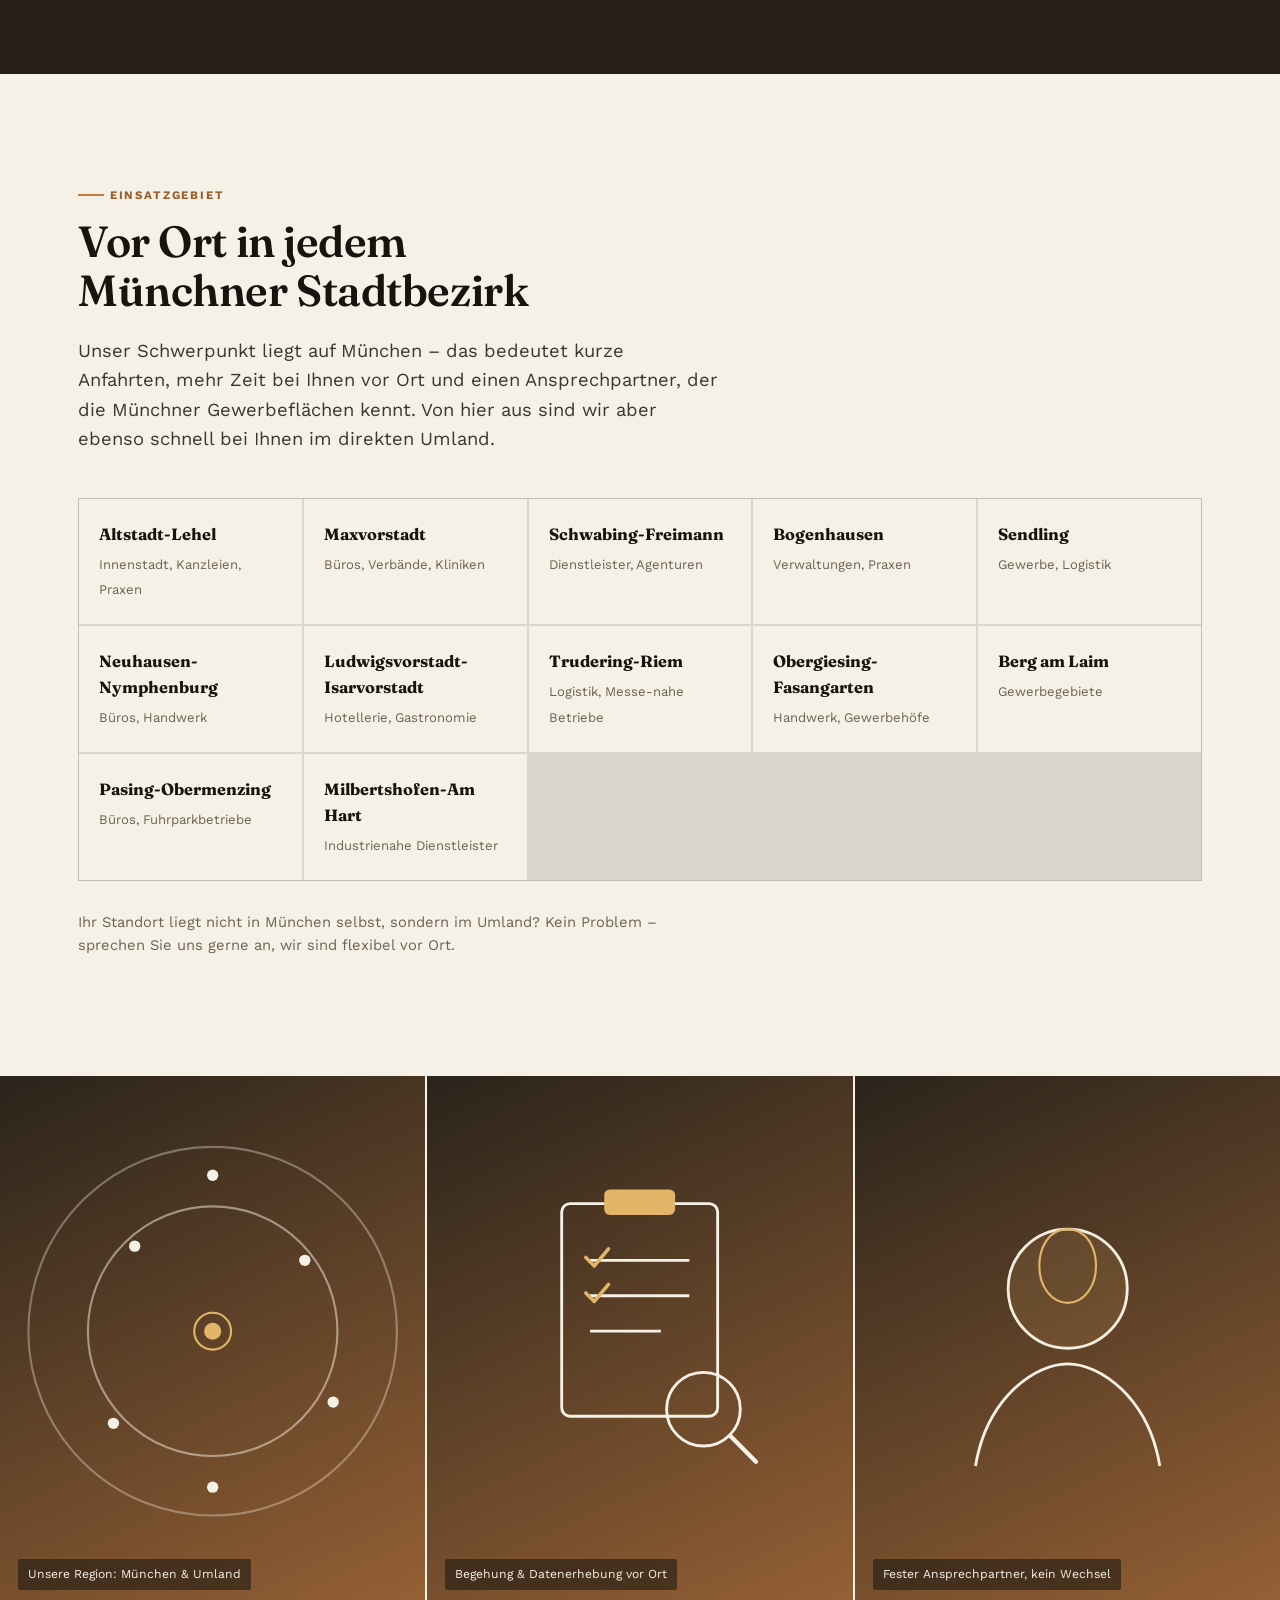
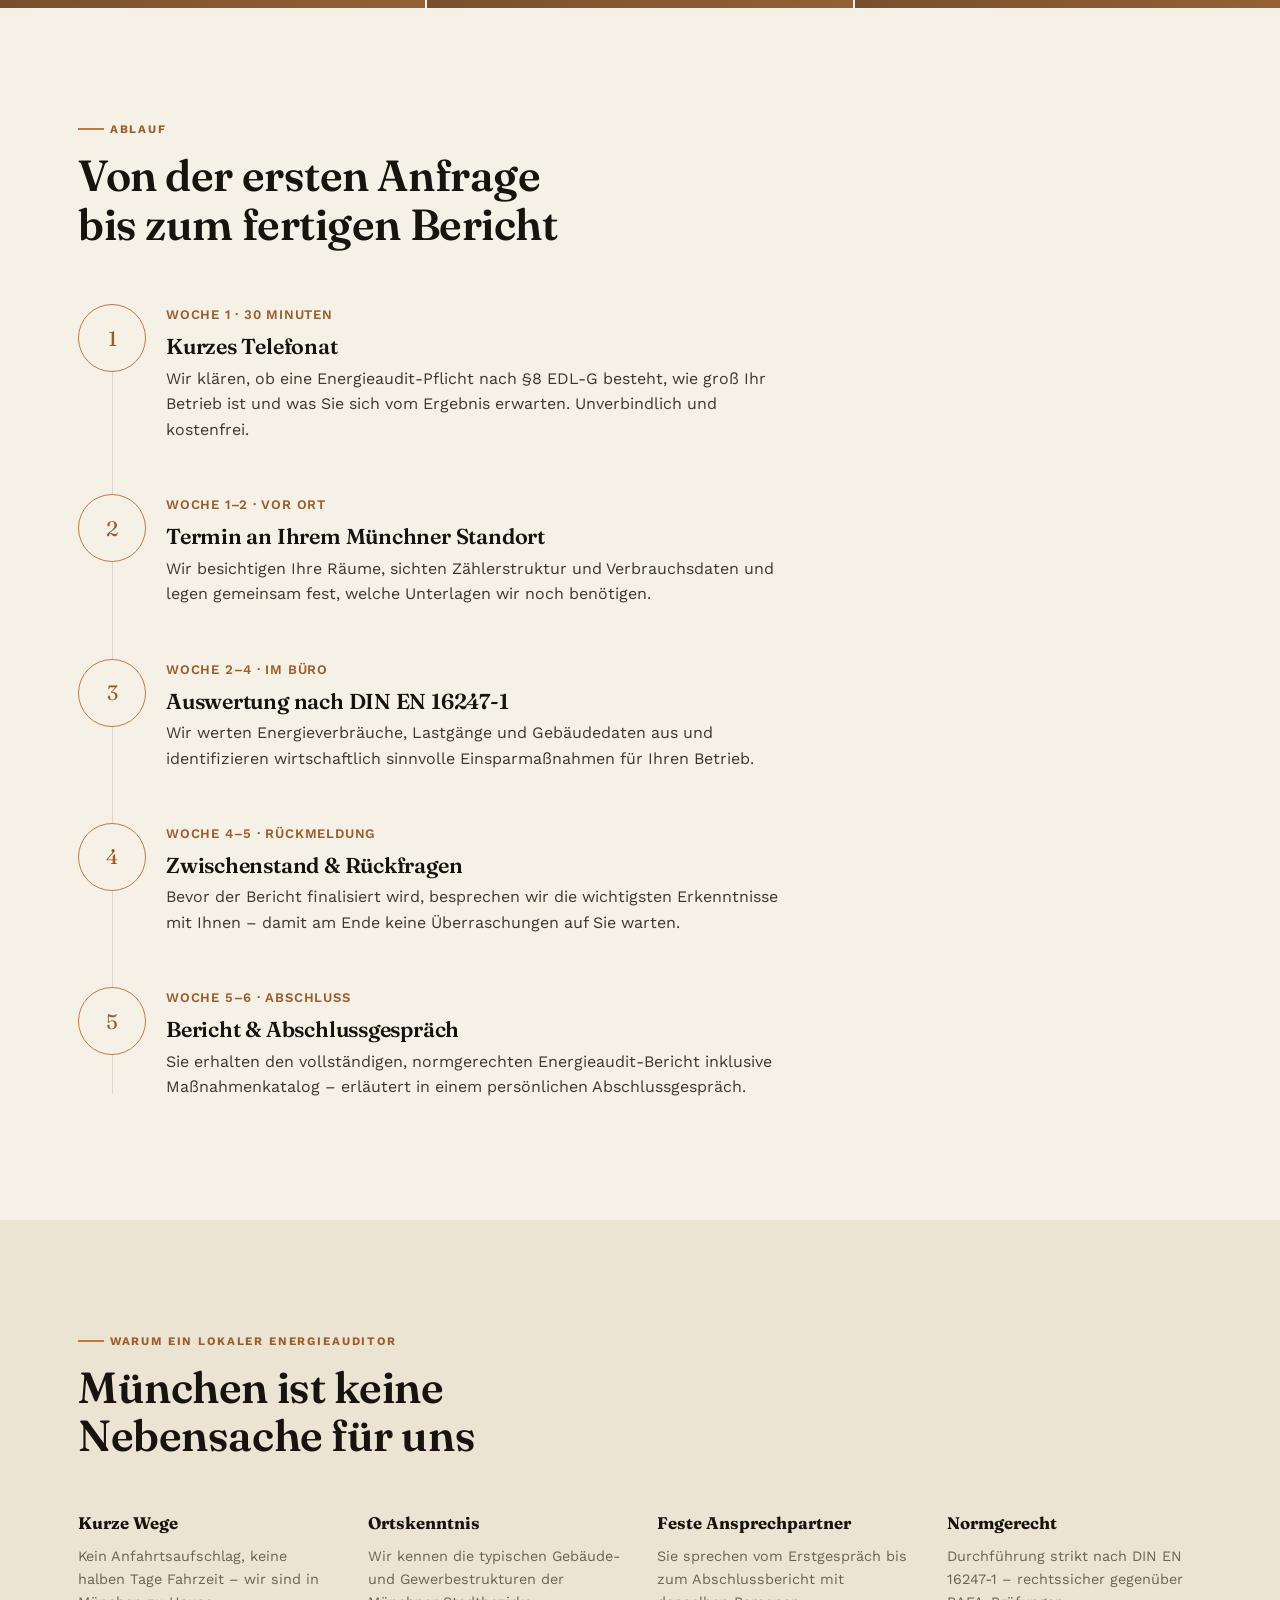
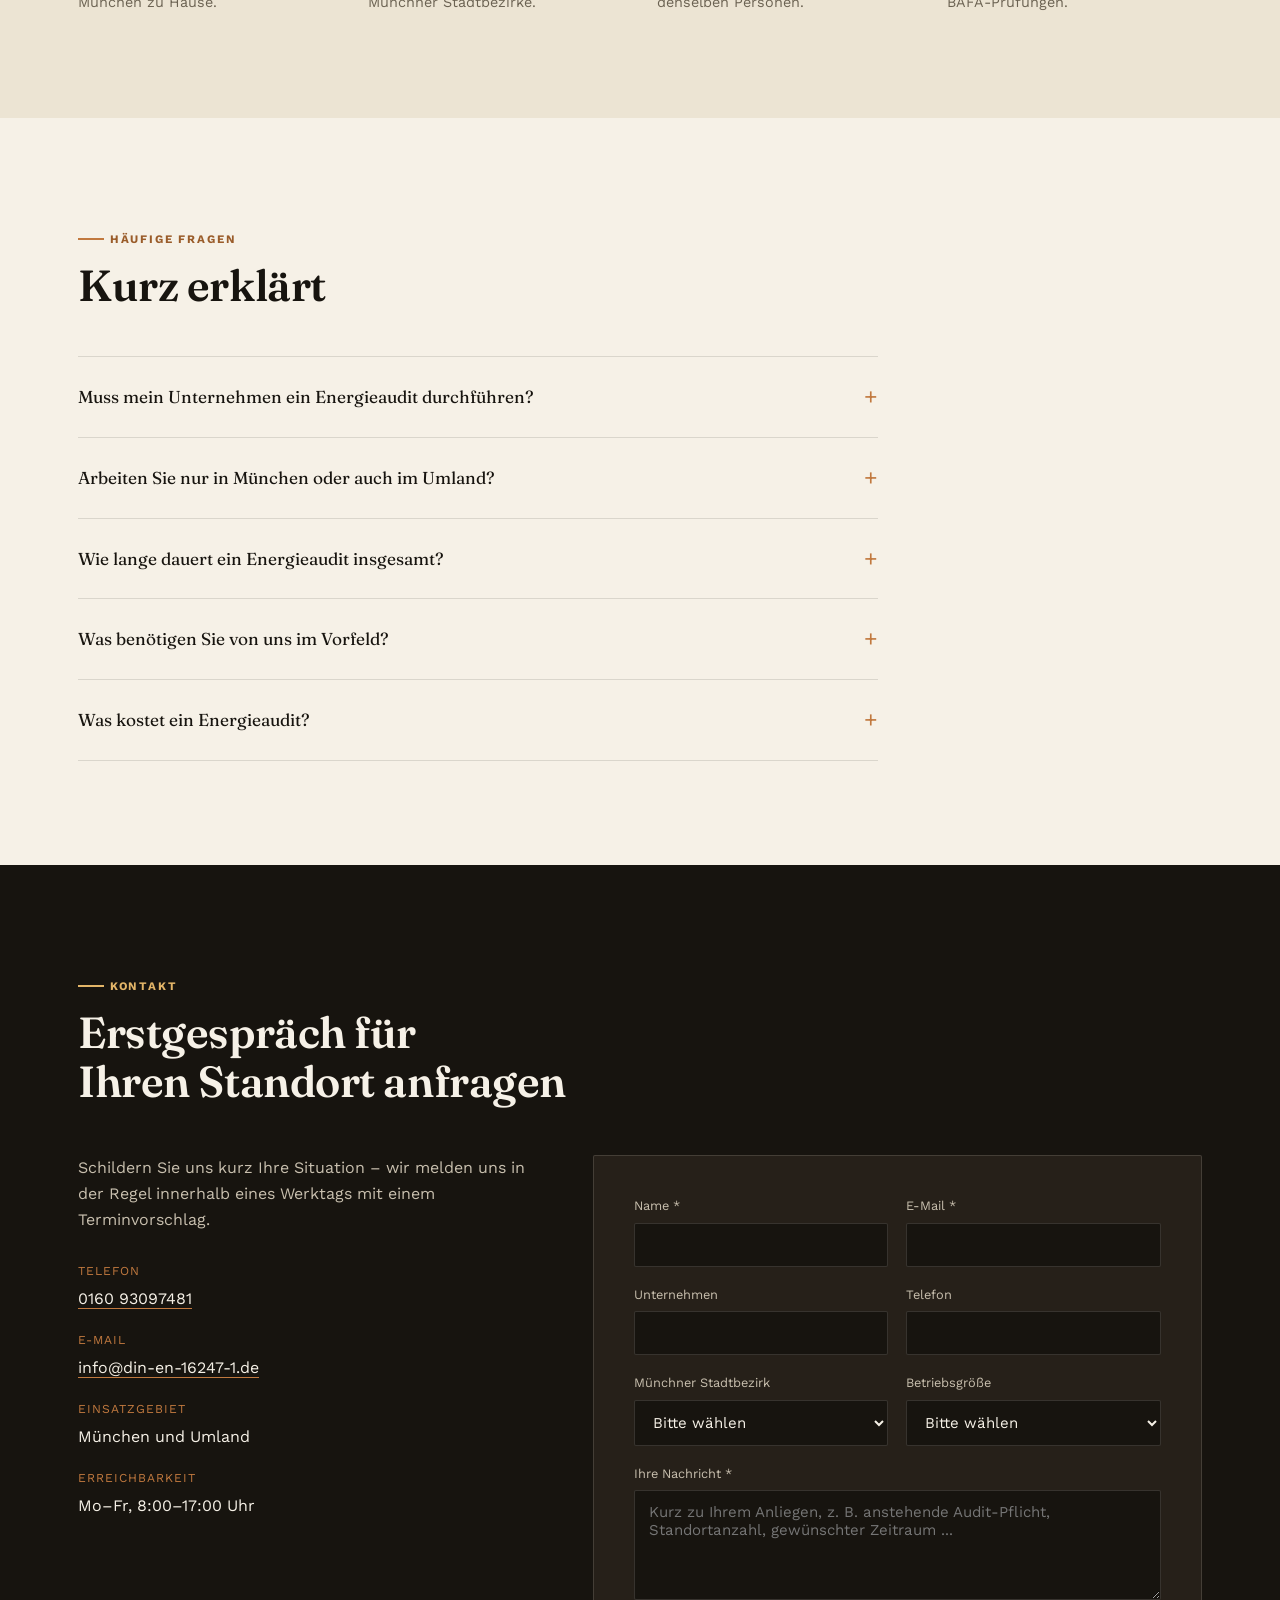
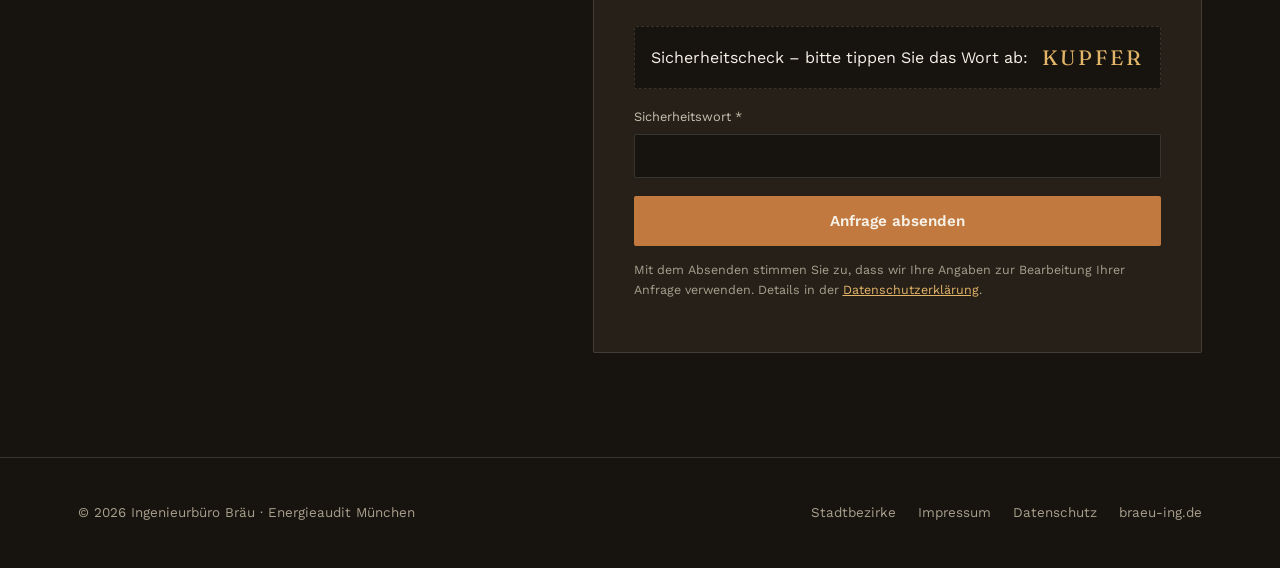
==== commit 099e4aac: "Erfahrungsangabe von 20 auf 25 Jahre aktualisieren Co-Authored-By: Claude Sonnet 5 <noreply@anthropi" ====
--- a/index.html
+++ b/index.html
@@ -4,7 +4,7 @@
 <meta charset="UTF-8">
 <meta name="viewport" content="width=device-width, initial-scale=1.0">
 <title>Energieaudit München – DIN EN 16247-1 vor Ort</title>
-<meta name="description" content="Energieaudits nach DIN EN 16247-1 und § 8 EDL-G mit Schwerpunkt München und Umland – persönlich vor Ort, mit über 20 Jahren Erfahrung in der Energieberatung.">
+<meta name="description" content="Energieaudits nach DIN EN 16247-1 und § 8 EDL-G mit Schwerpunkt München und Umland – persönlich vor Ort, mit über 25 Jahren Erfahrung in der Energieberatung.">
 <link rel="canonical" href="https://energieaudit-münchen.de/">
 <meta property="og:title" content="Energieaudit München – DIN EN 16247-1 direkt vor Ort">
 <meta property="og:description" content="Energieaudits für Unternehmen mit Schwerpunkt München und Umland – persönlich, unkompliziert, gesetzeskonform nach DIN EN 16247-1 und §8 EDL-G.">
@@ -117,7 +117,7 @@
         </div>
         <div class="hero-strip">
           <div><b>Schwerpunkt</b> München & Umland</div>
-          <div><b>20+ Jahre</b> Erfahrung mit Betrieben der Region</div>
+          <div><b>25+ Jahre</b> Erfahrung mit Betrieben der Region</div>
           <div><b>DIN EN 16247-1</b> normgerechte Vorgehensweise</div>
         </div>
       </div>
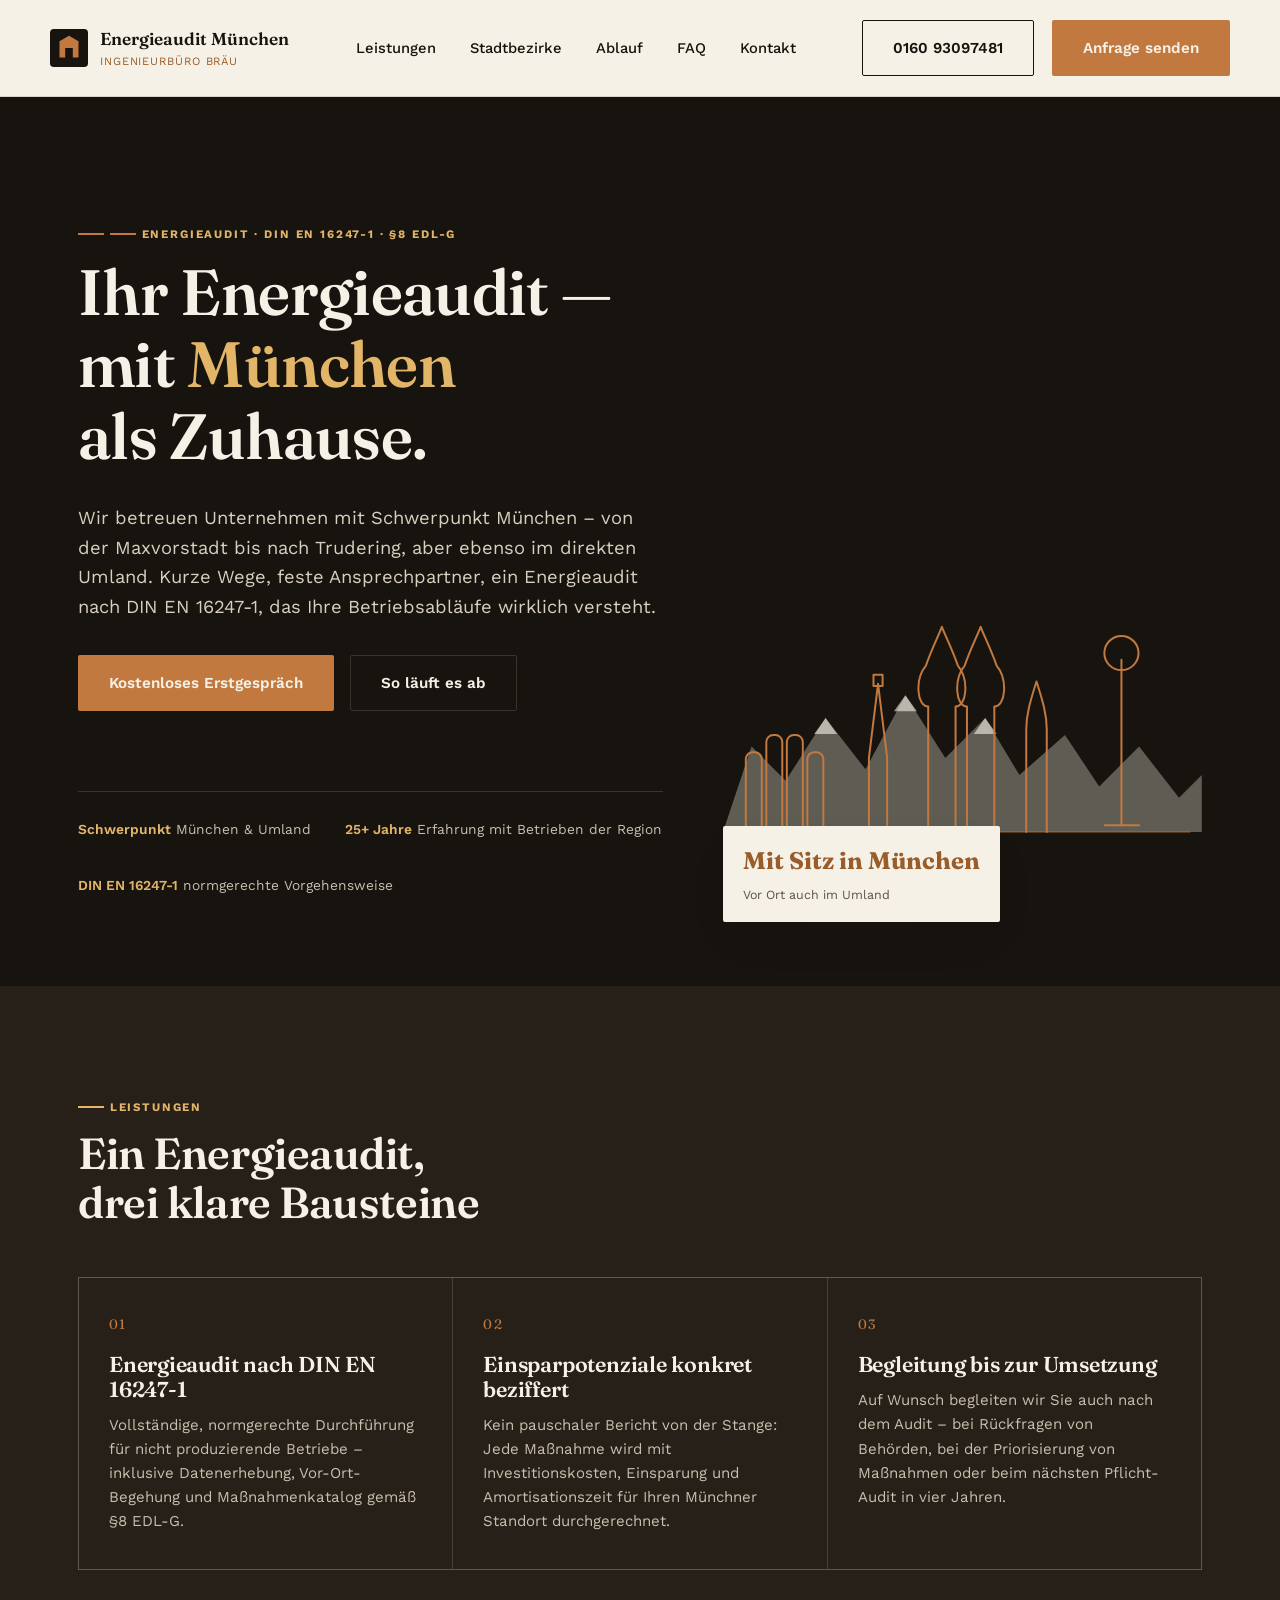
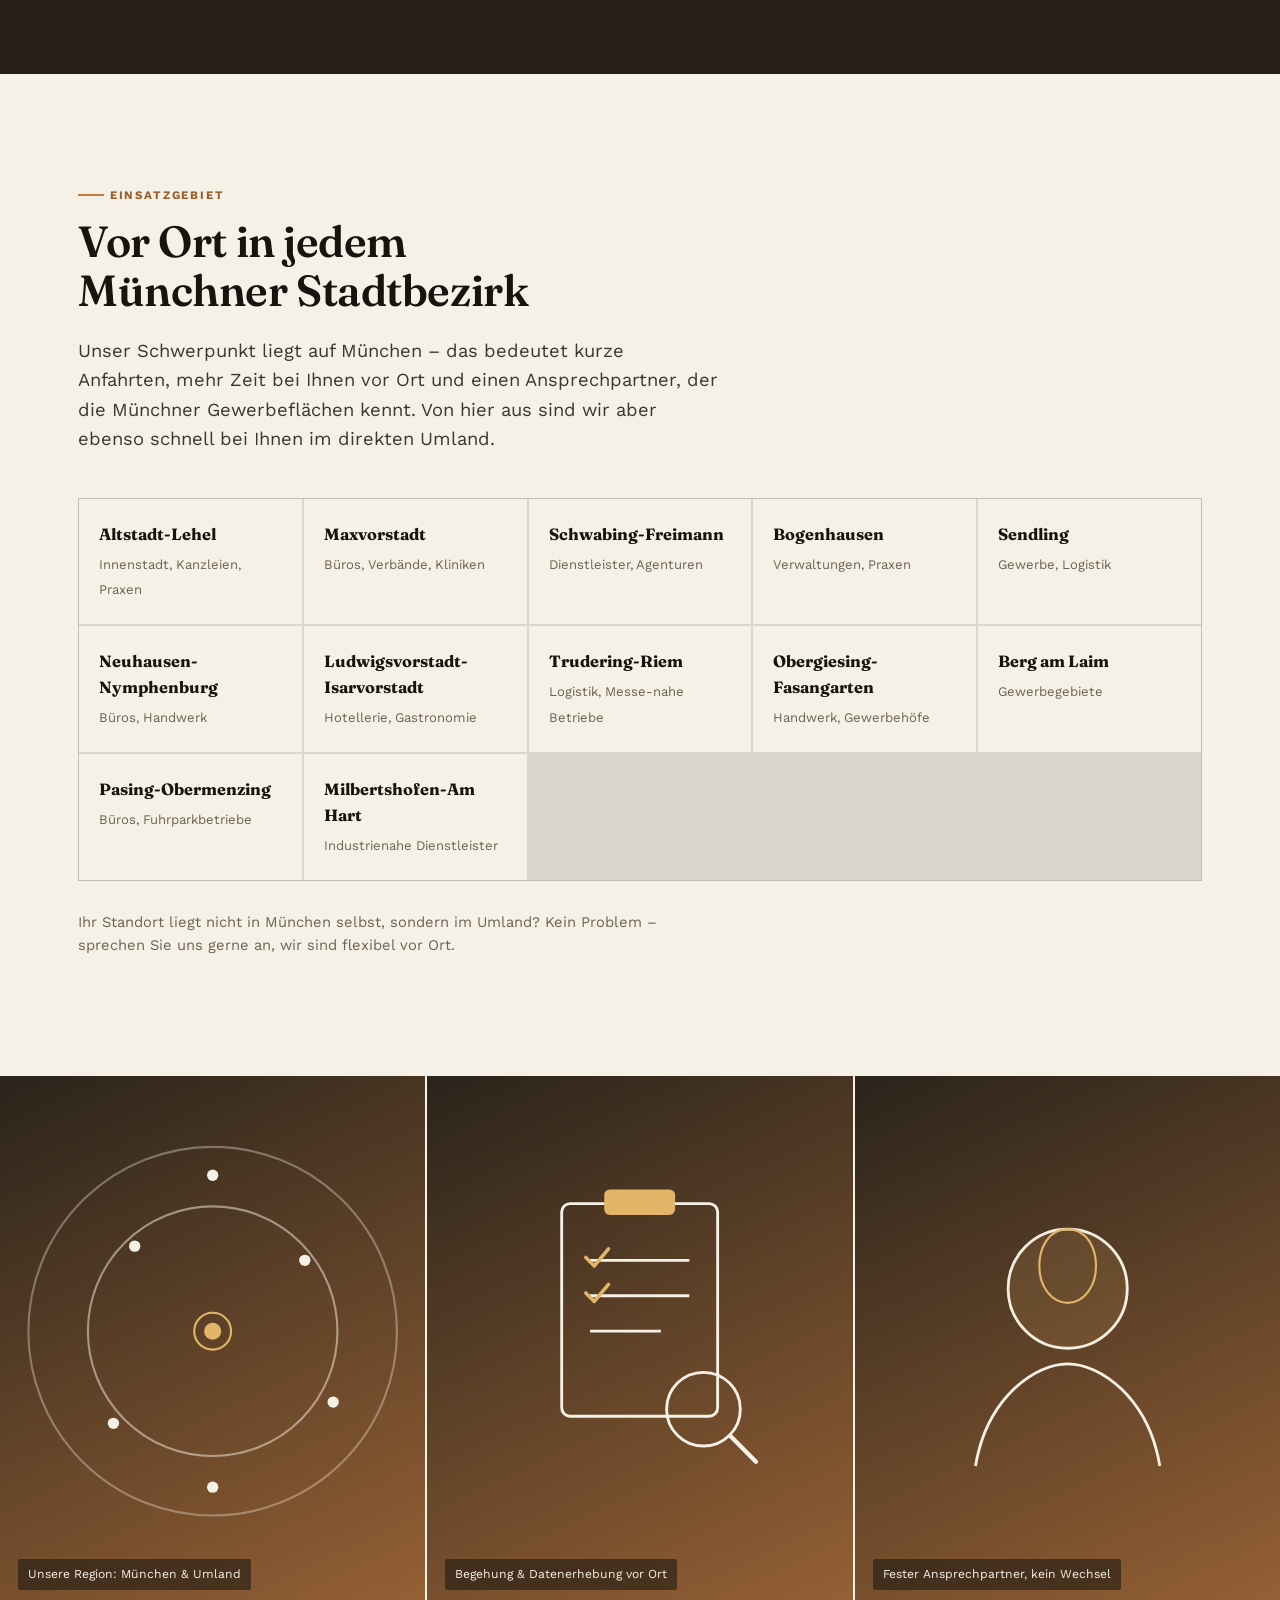
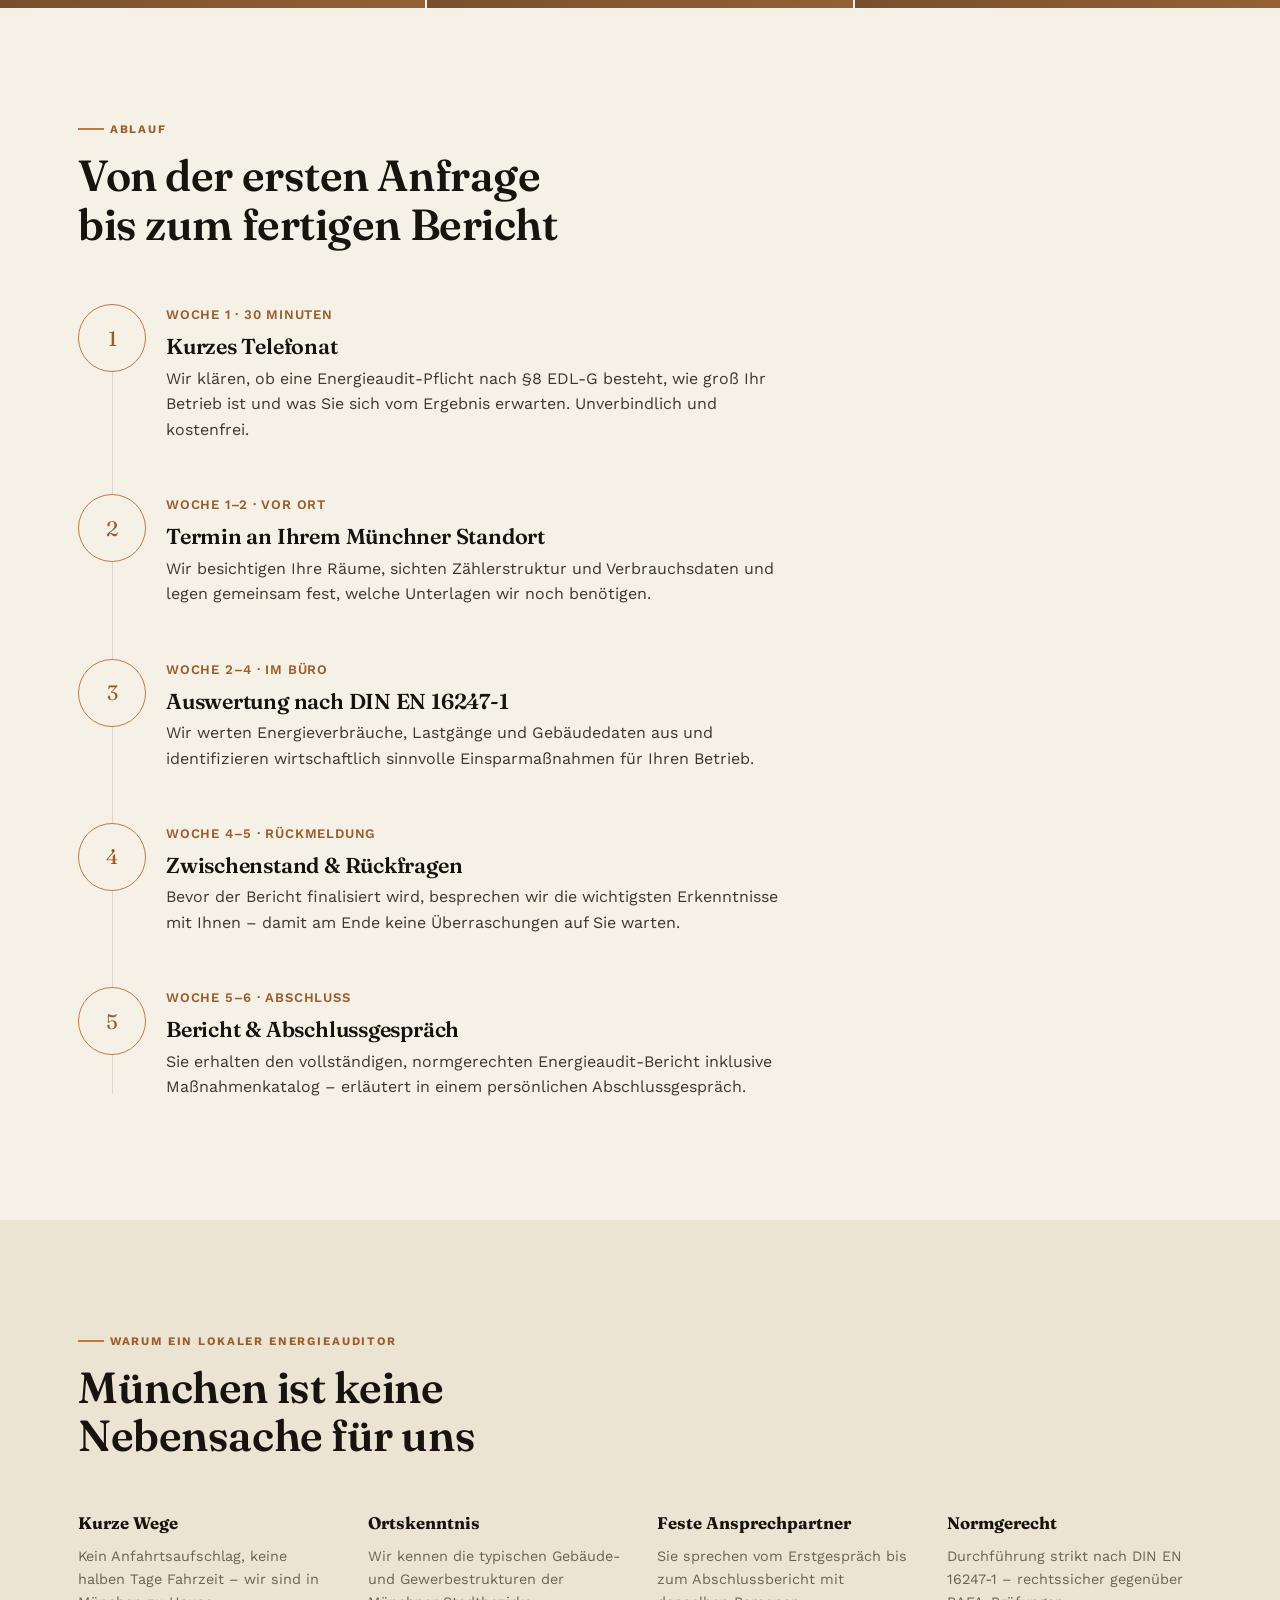
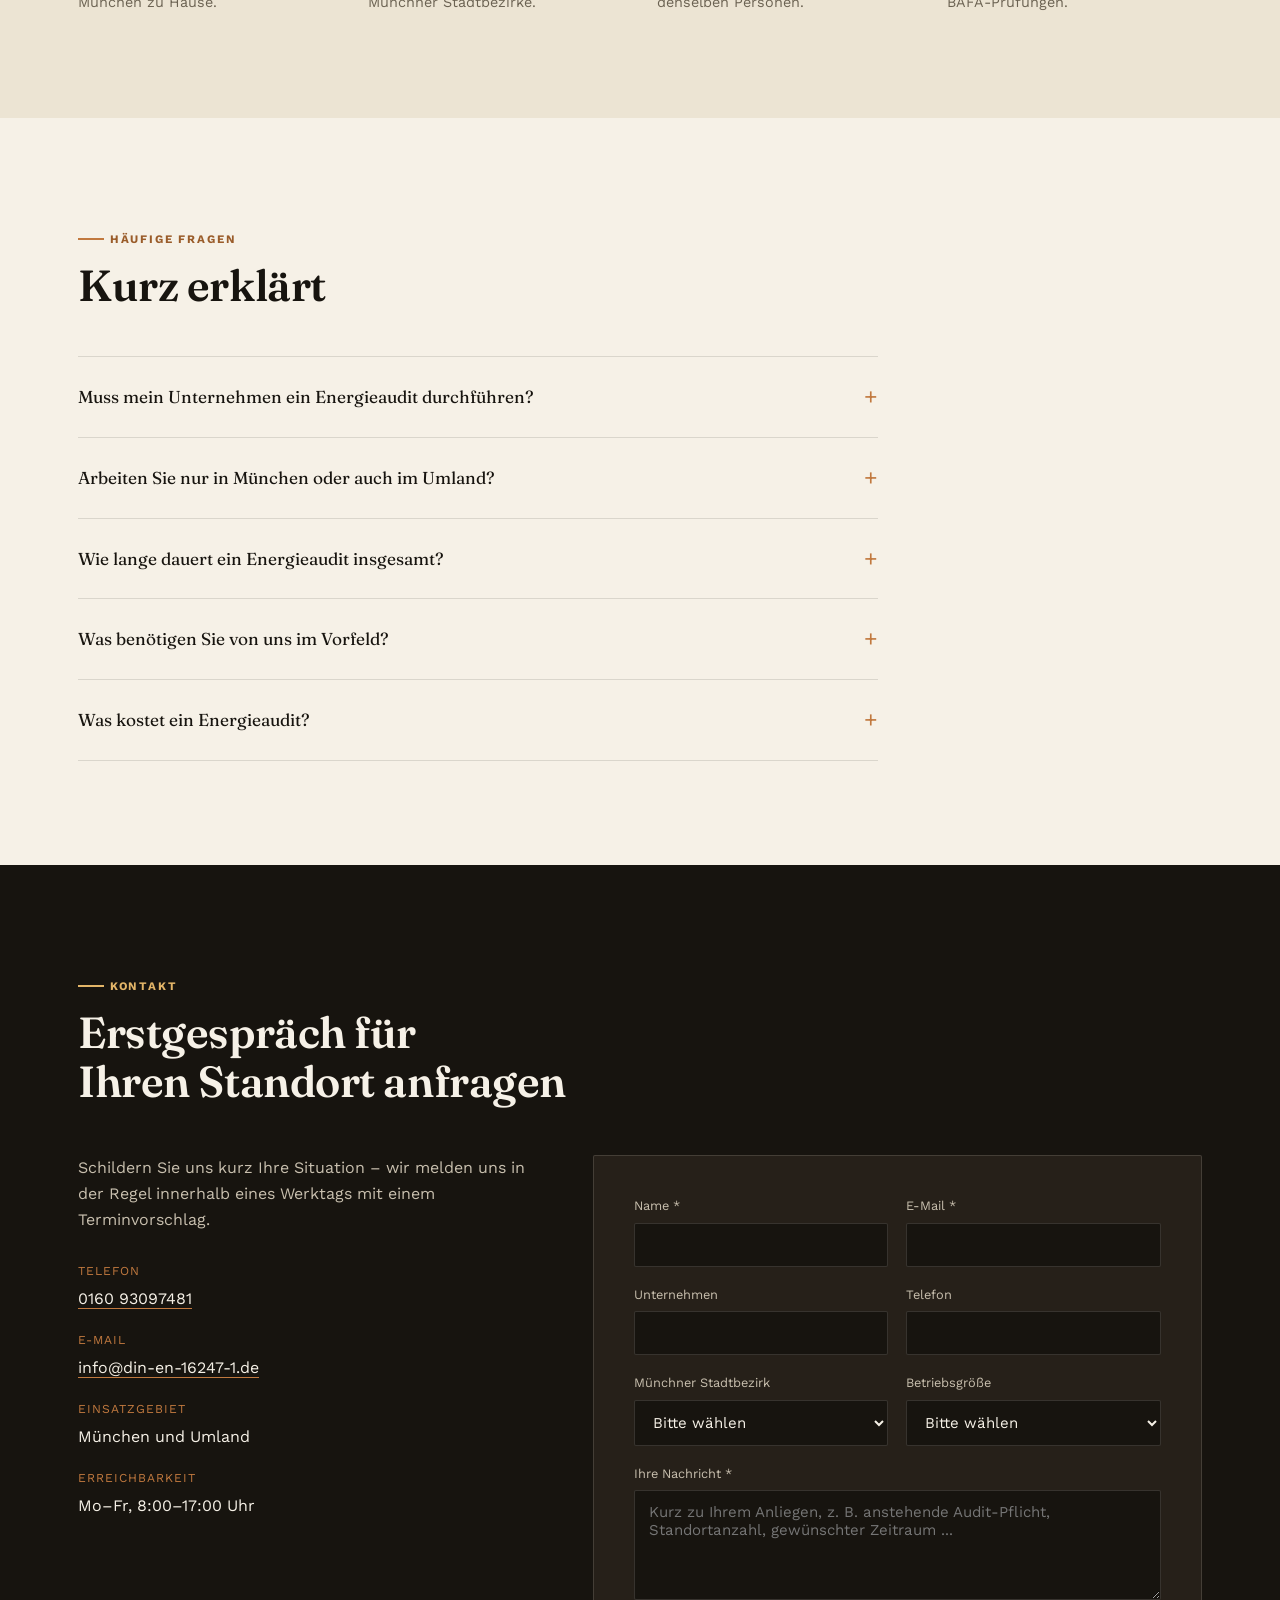
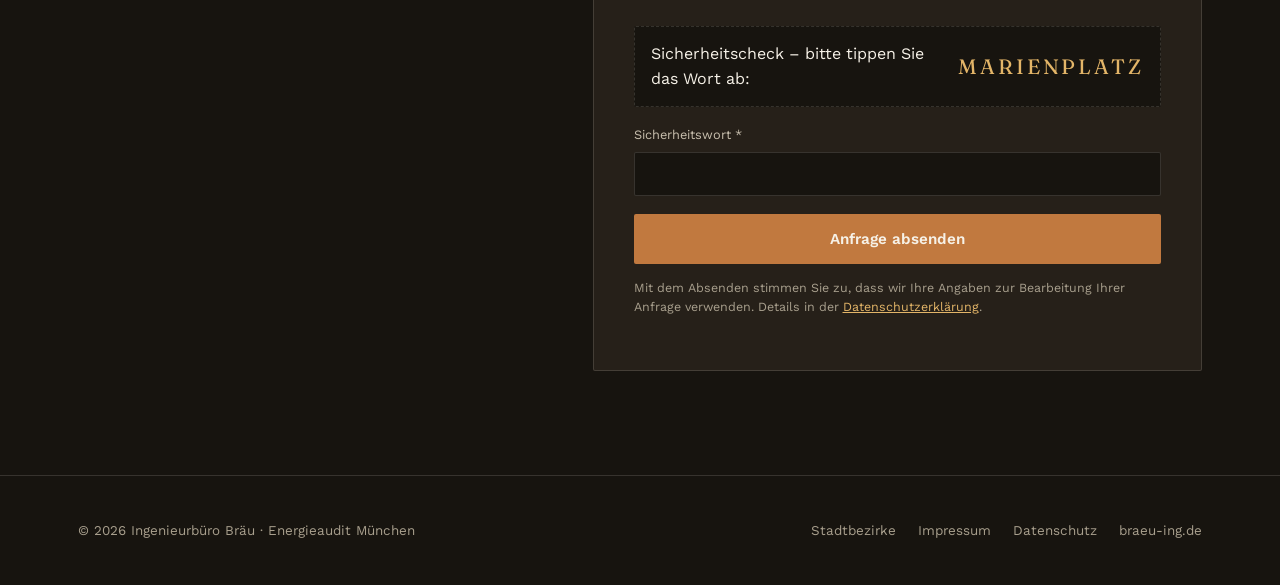
==== commit b9775473: "Test: Webhook-Auto-Deploy verifizieren" ====
--- a/index.html
+++ b/index.html
@@ -483,3 +483,4 @@
 <script src="script.js"></script>
 </body>
 </html>
+<!-- webhook-test 20260818T153950Z -->
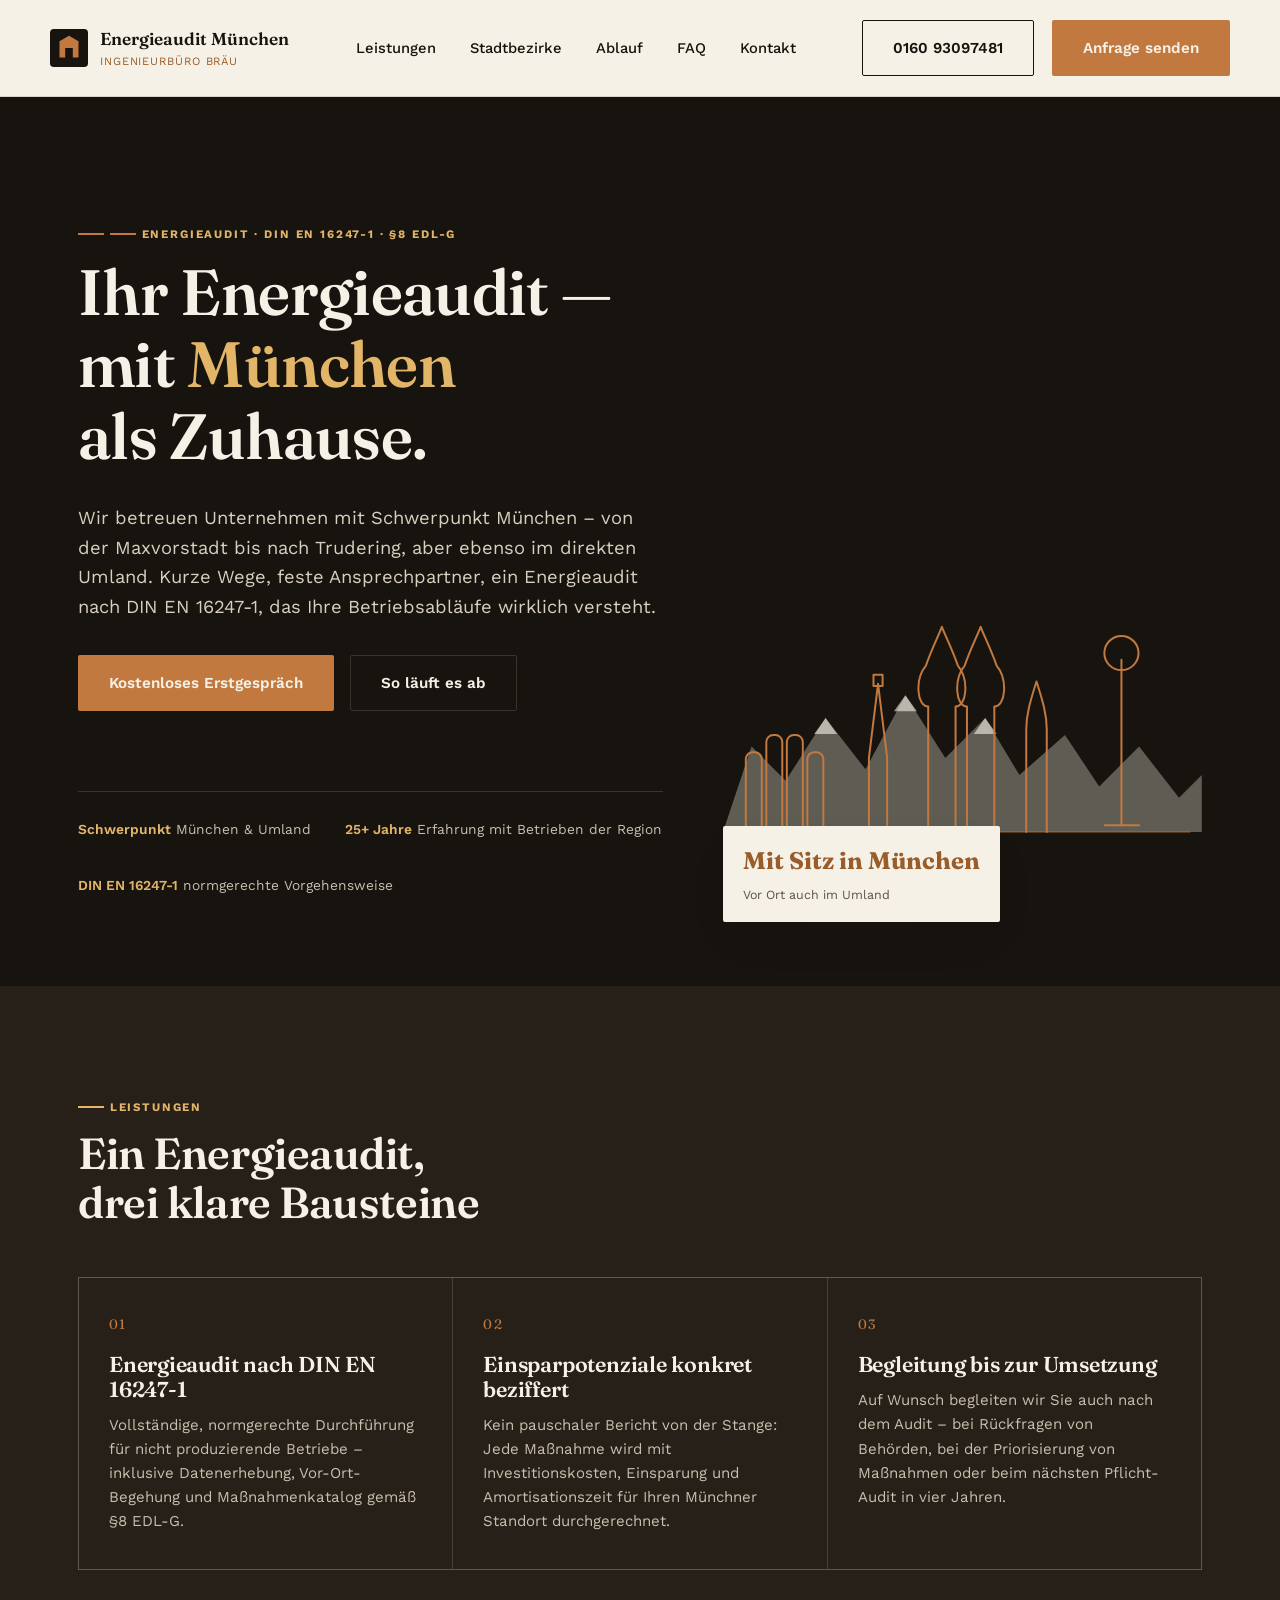
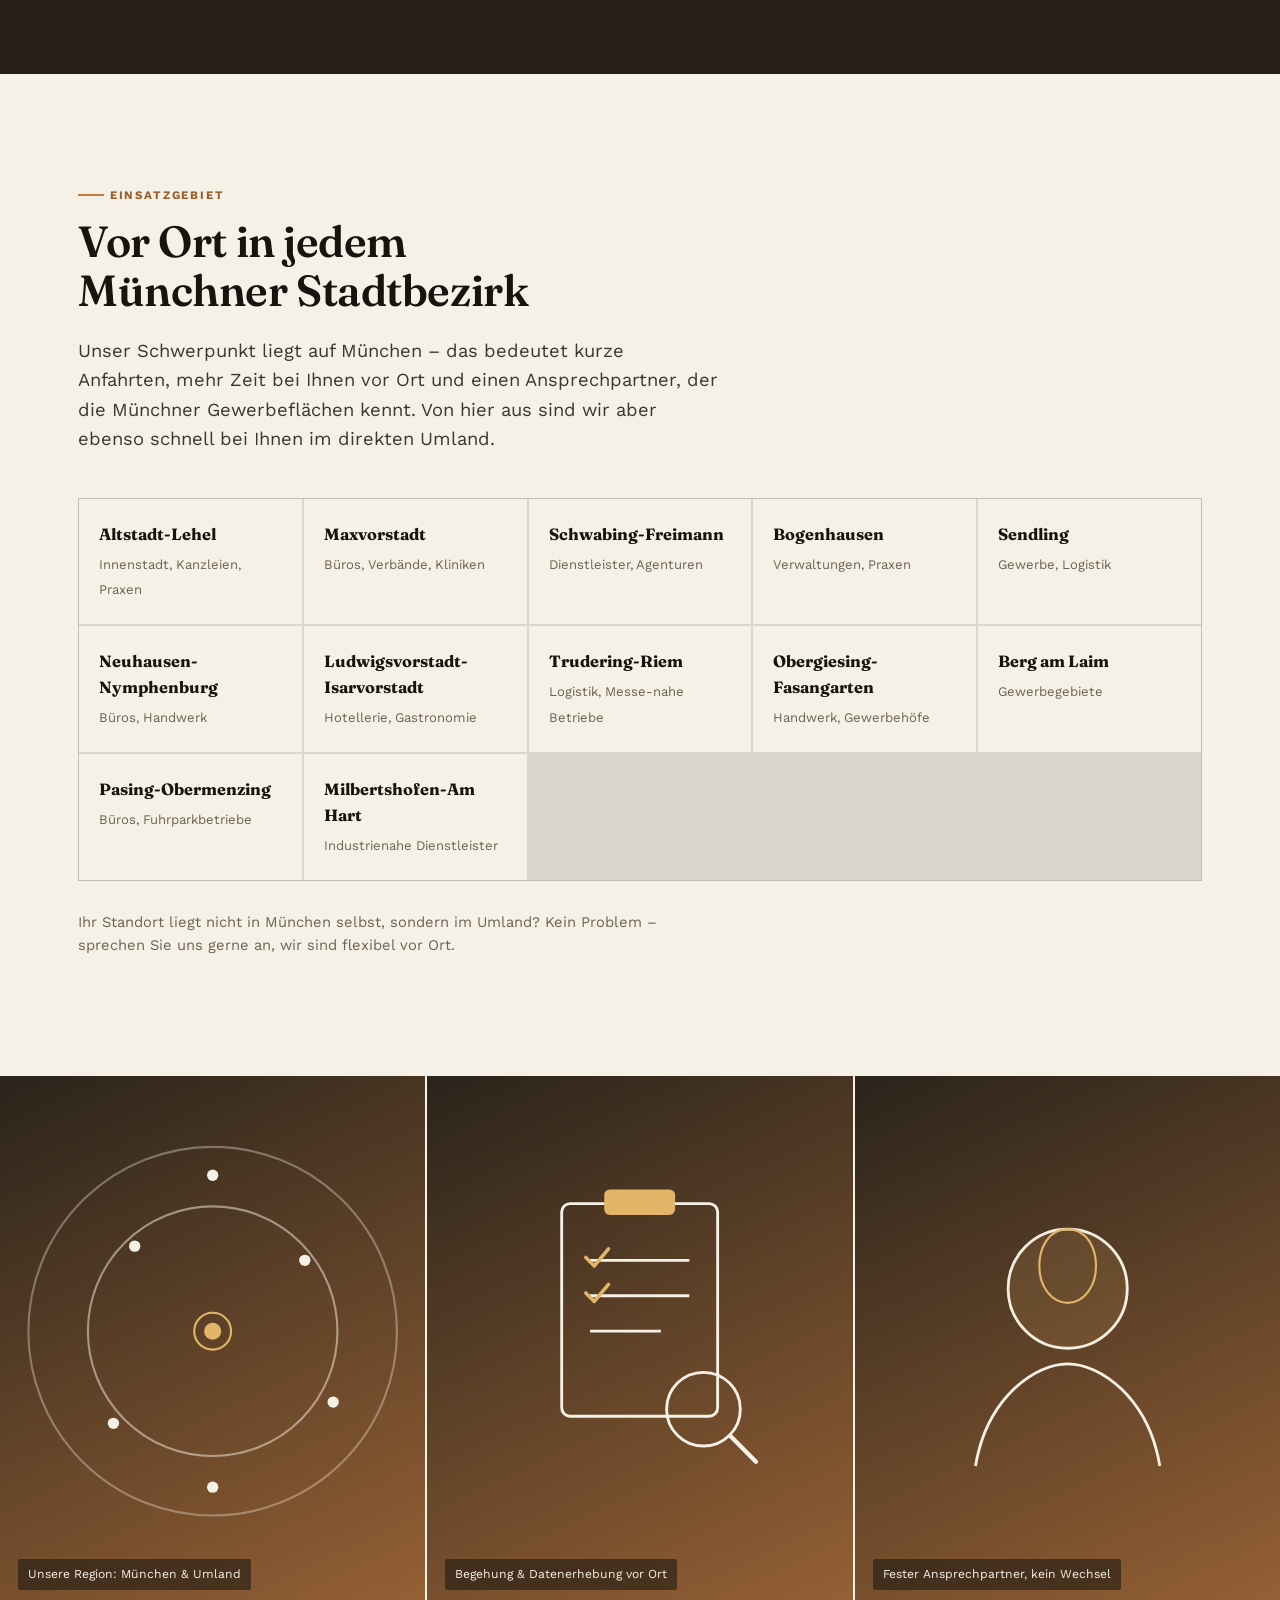
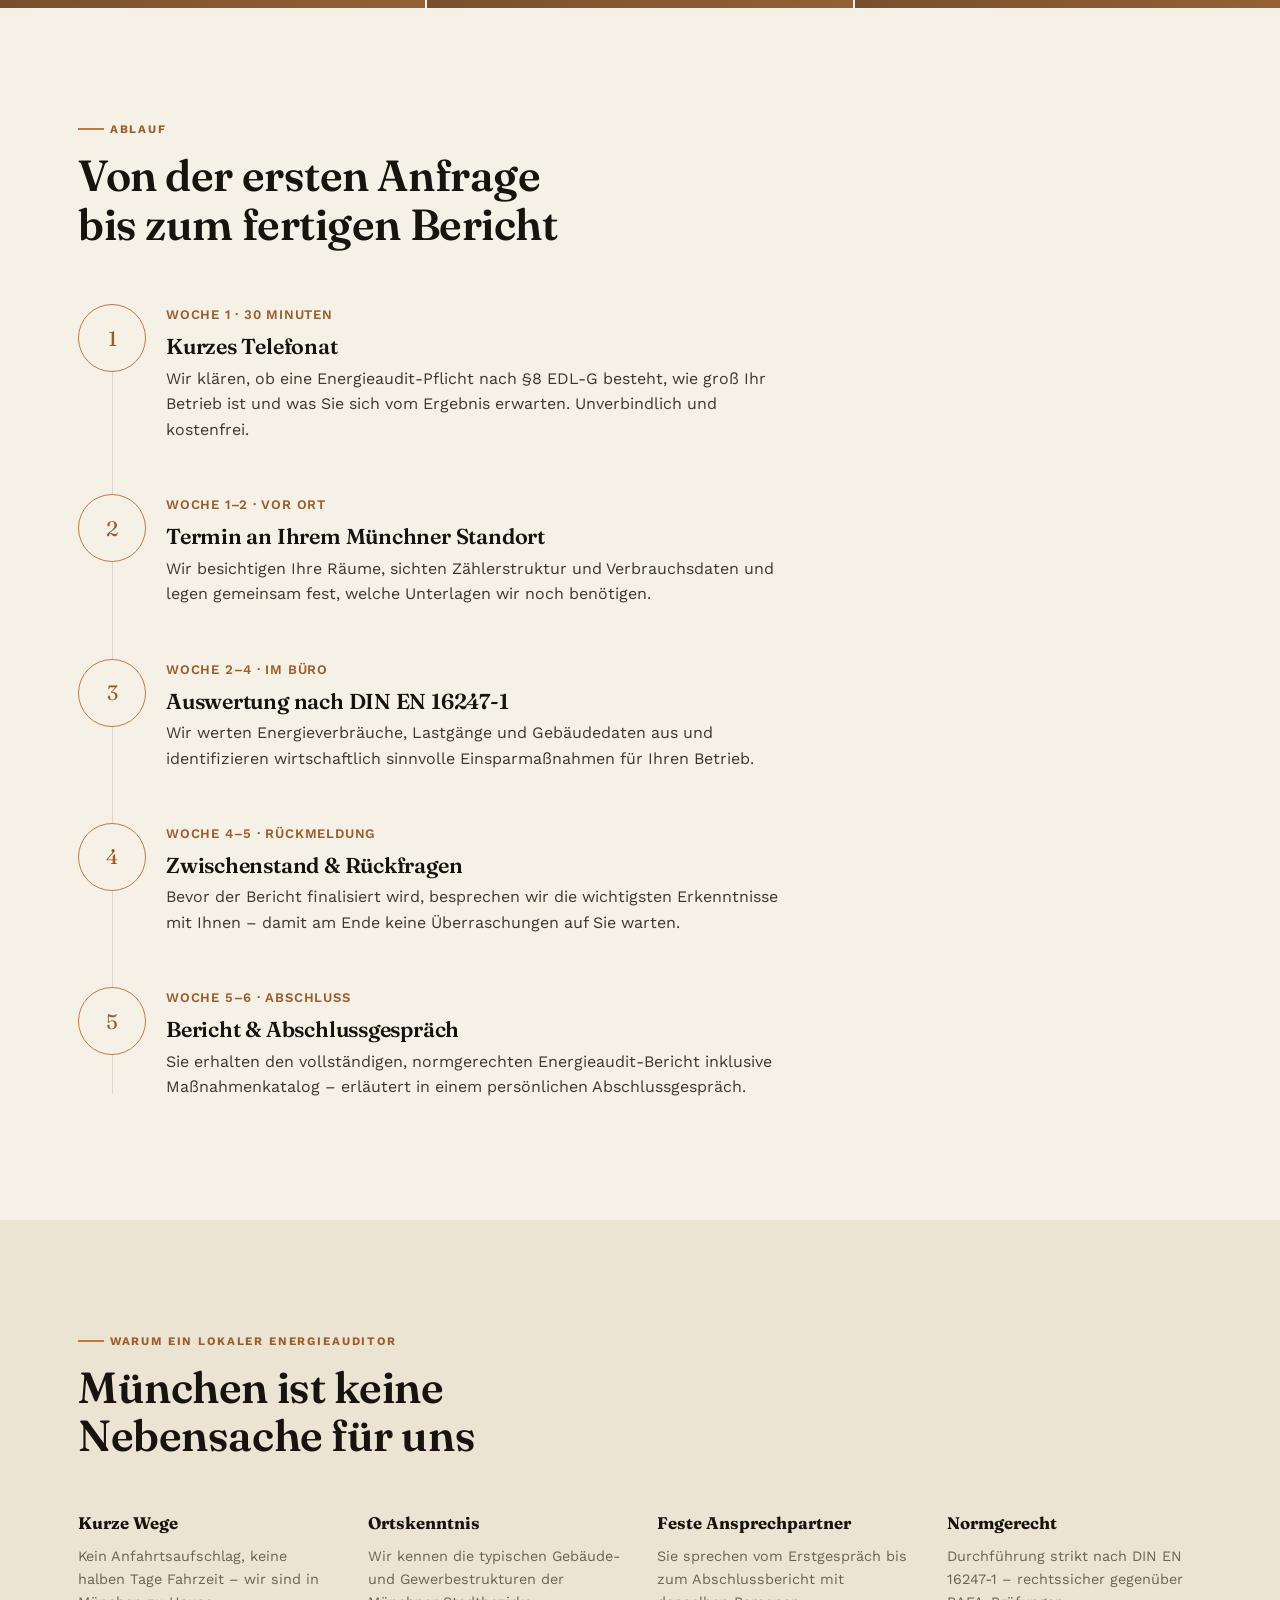
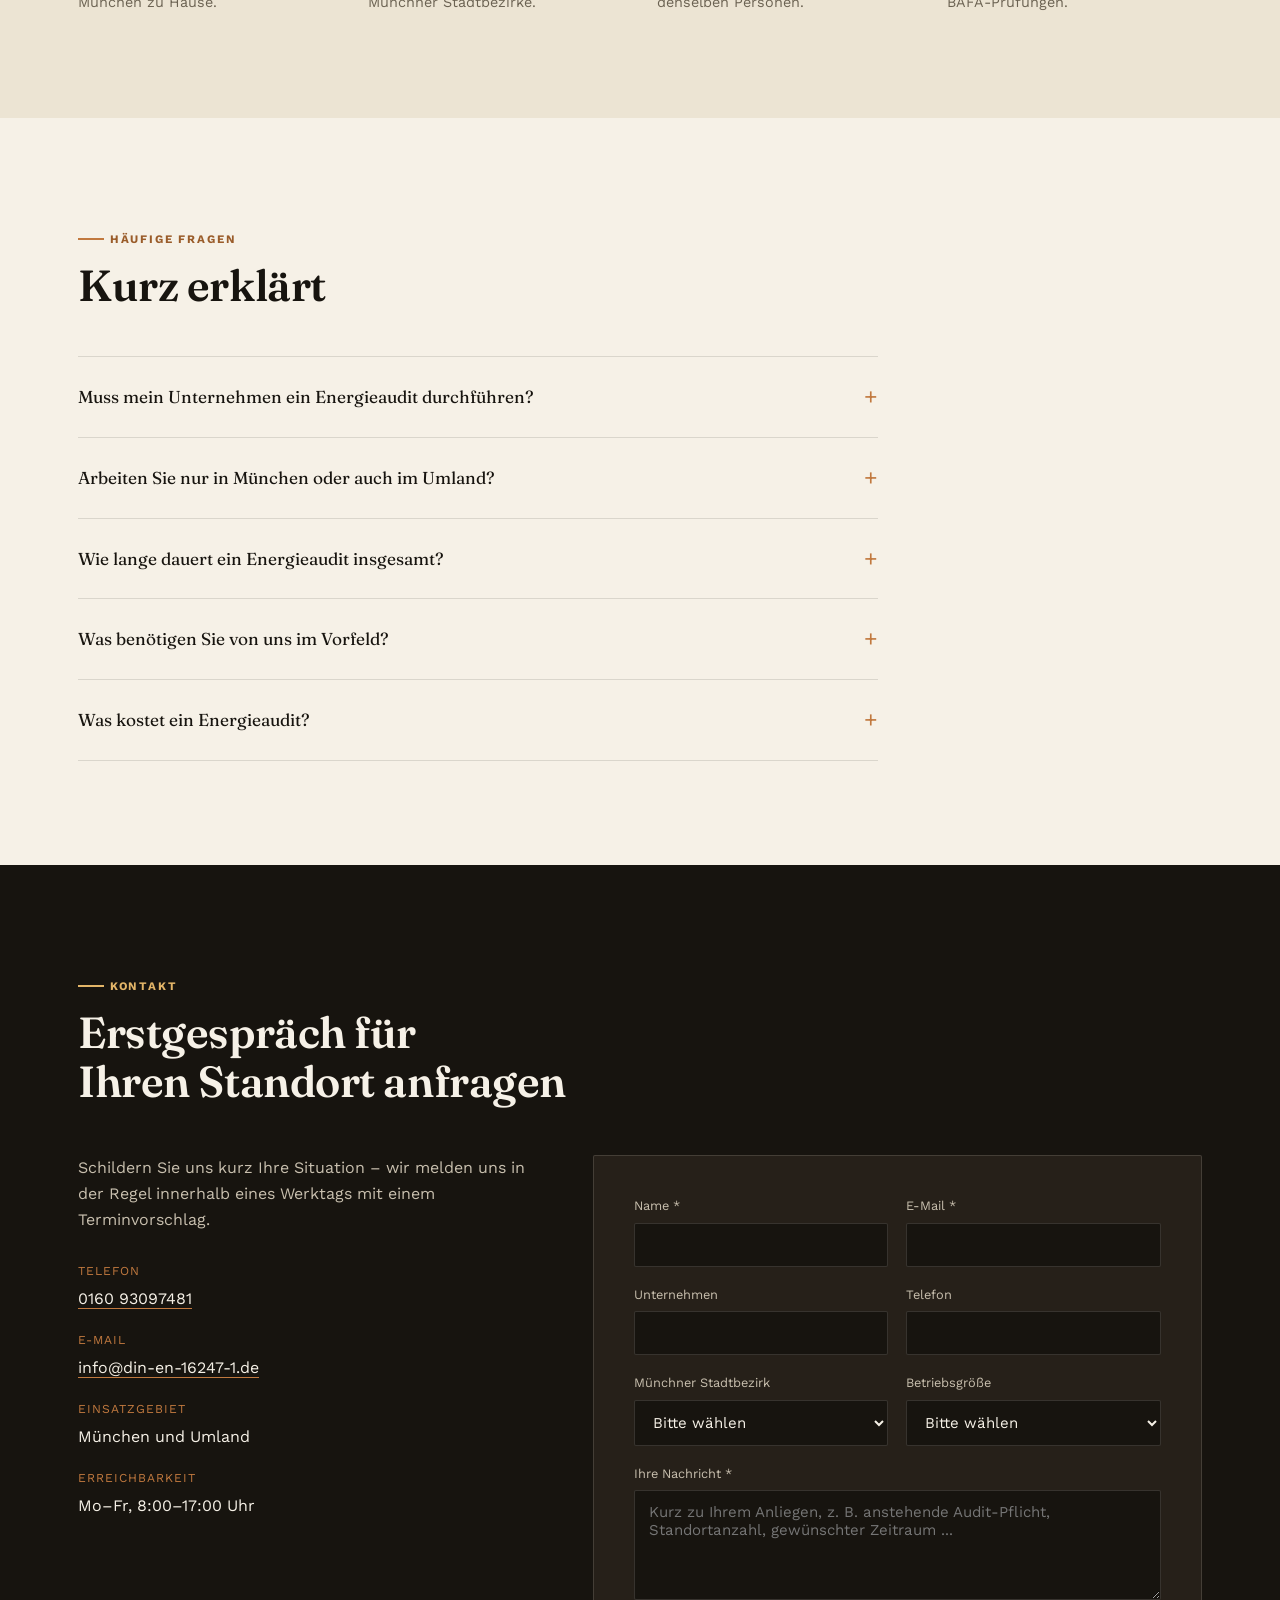
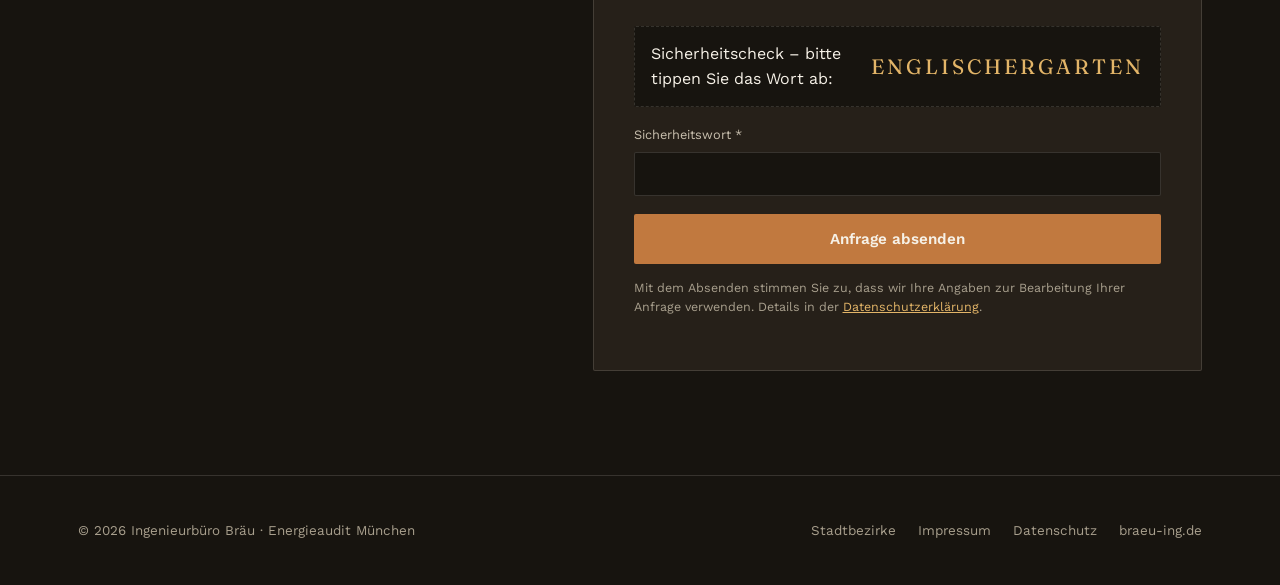
==== commit 6d1868a5: "Test 2: Webhook-Auto-Deploy nach Content-Type-Fix" ====
--- a/index.html
+++ b/index.html
@@ -483,4 +483,5 @@
 <script src="script.js"></script>
 </body>
 </html>
-<!-- webhook-test 20260818T153950Z -->
+
+<!-- webhook-test2 20260818T154537Z -->
